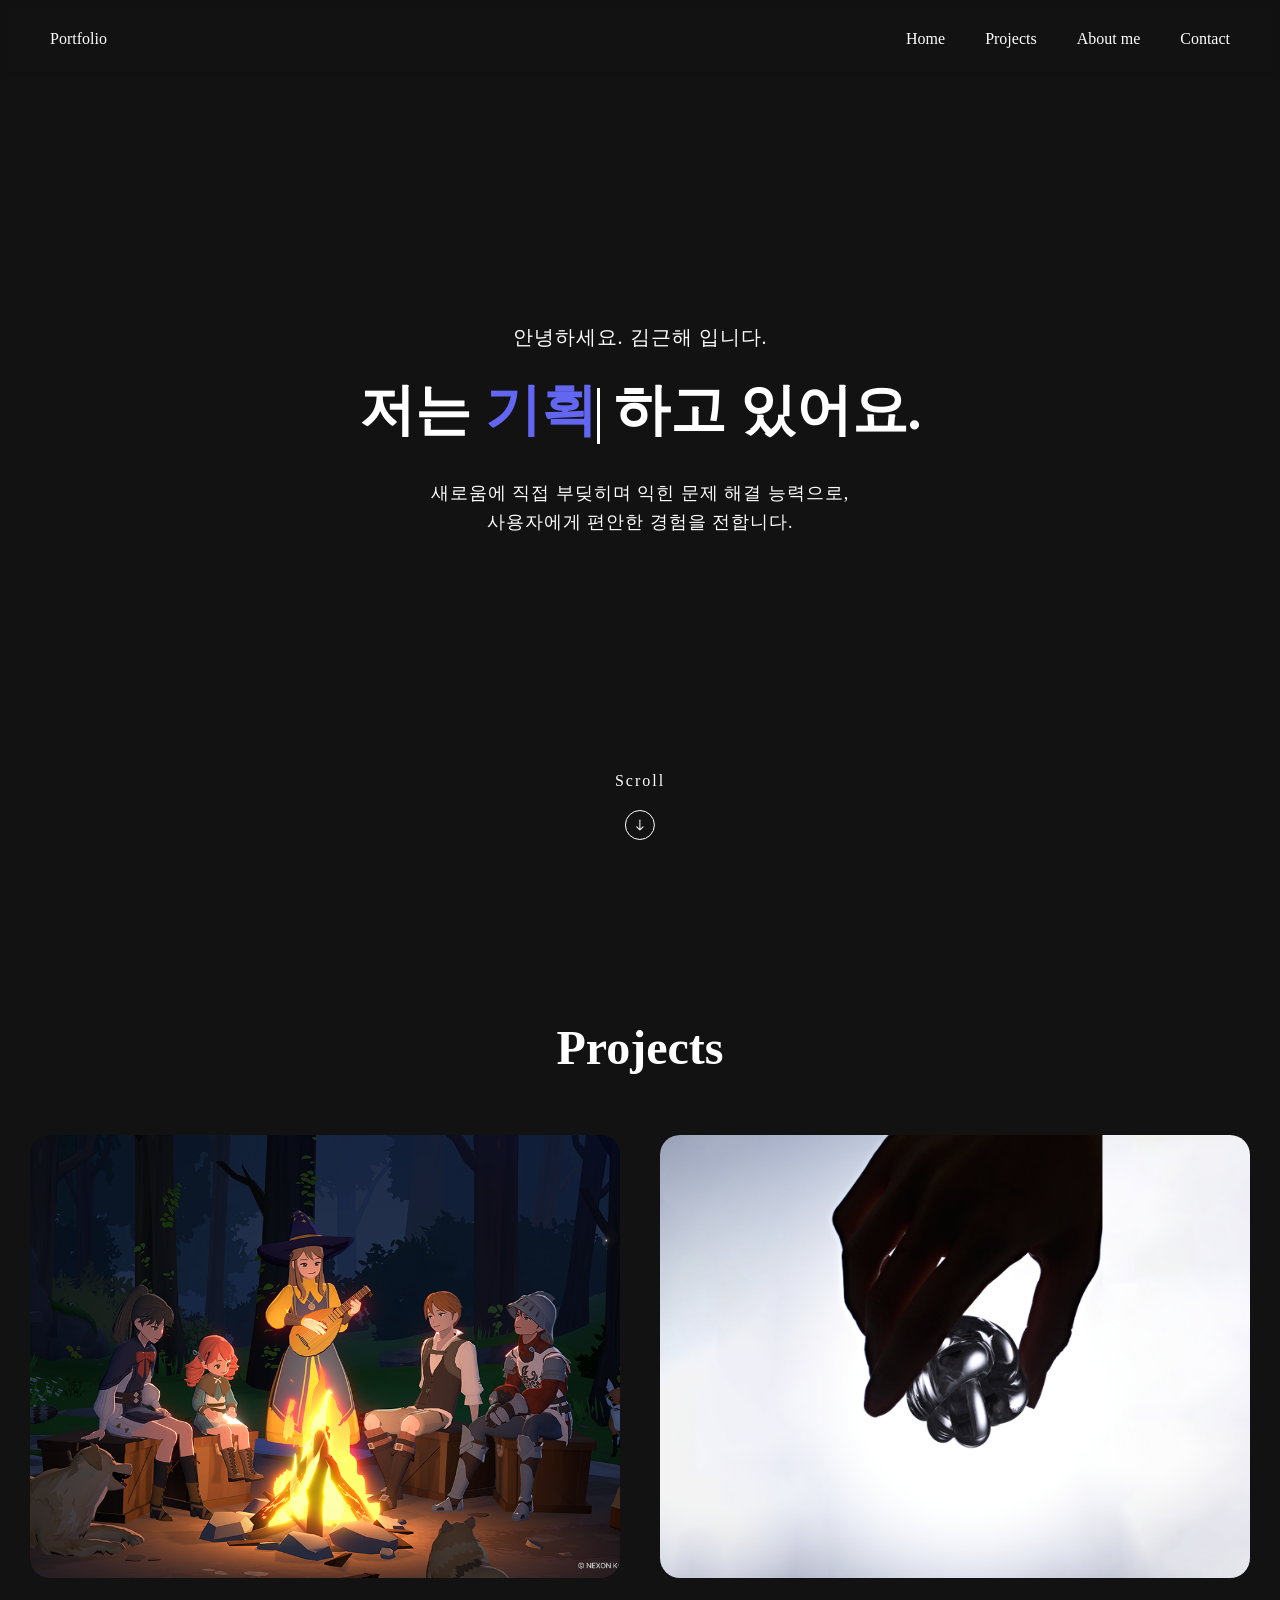
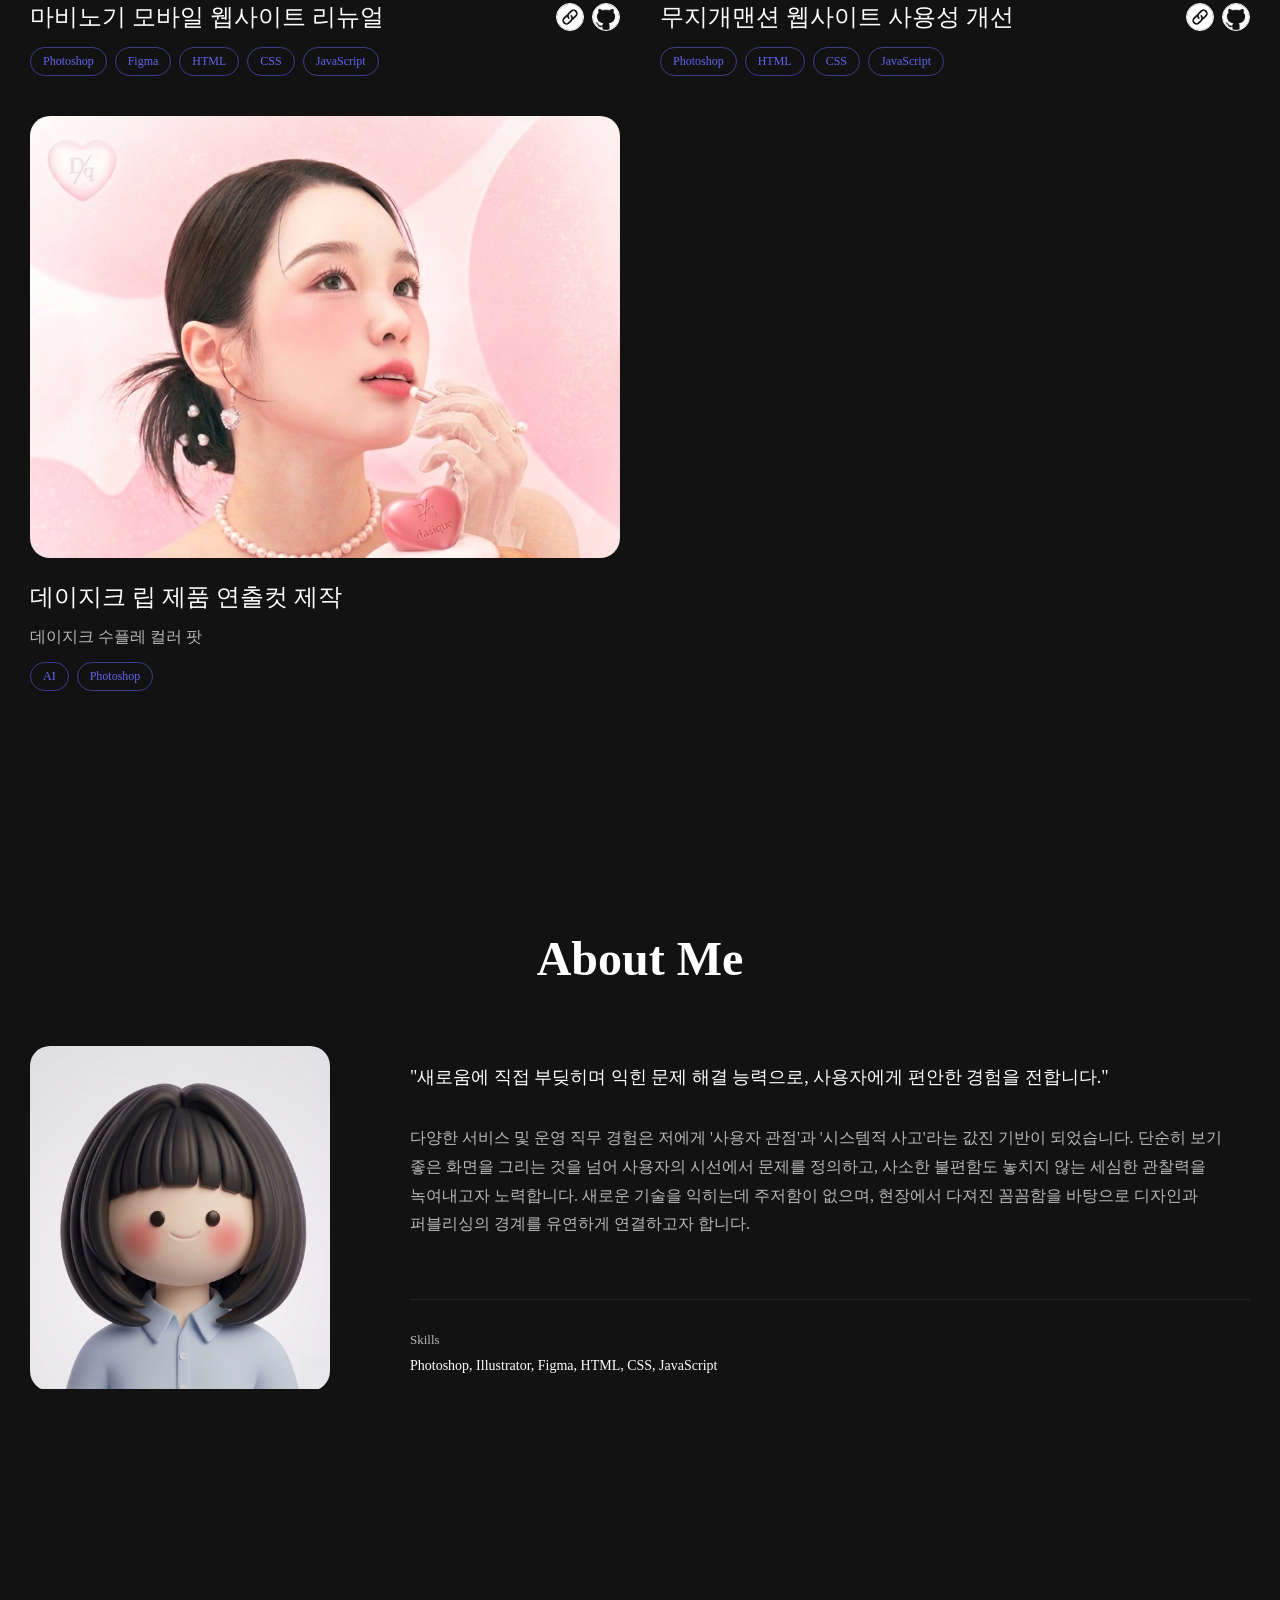
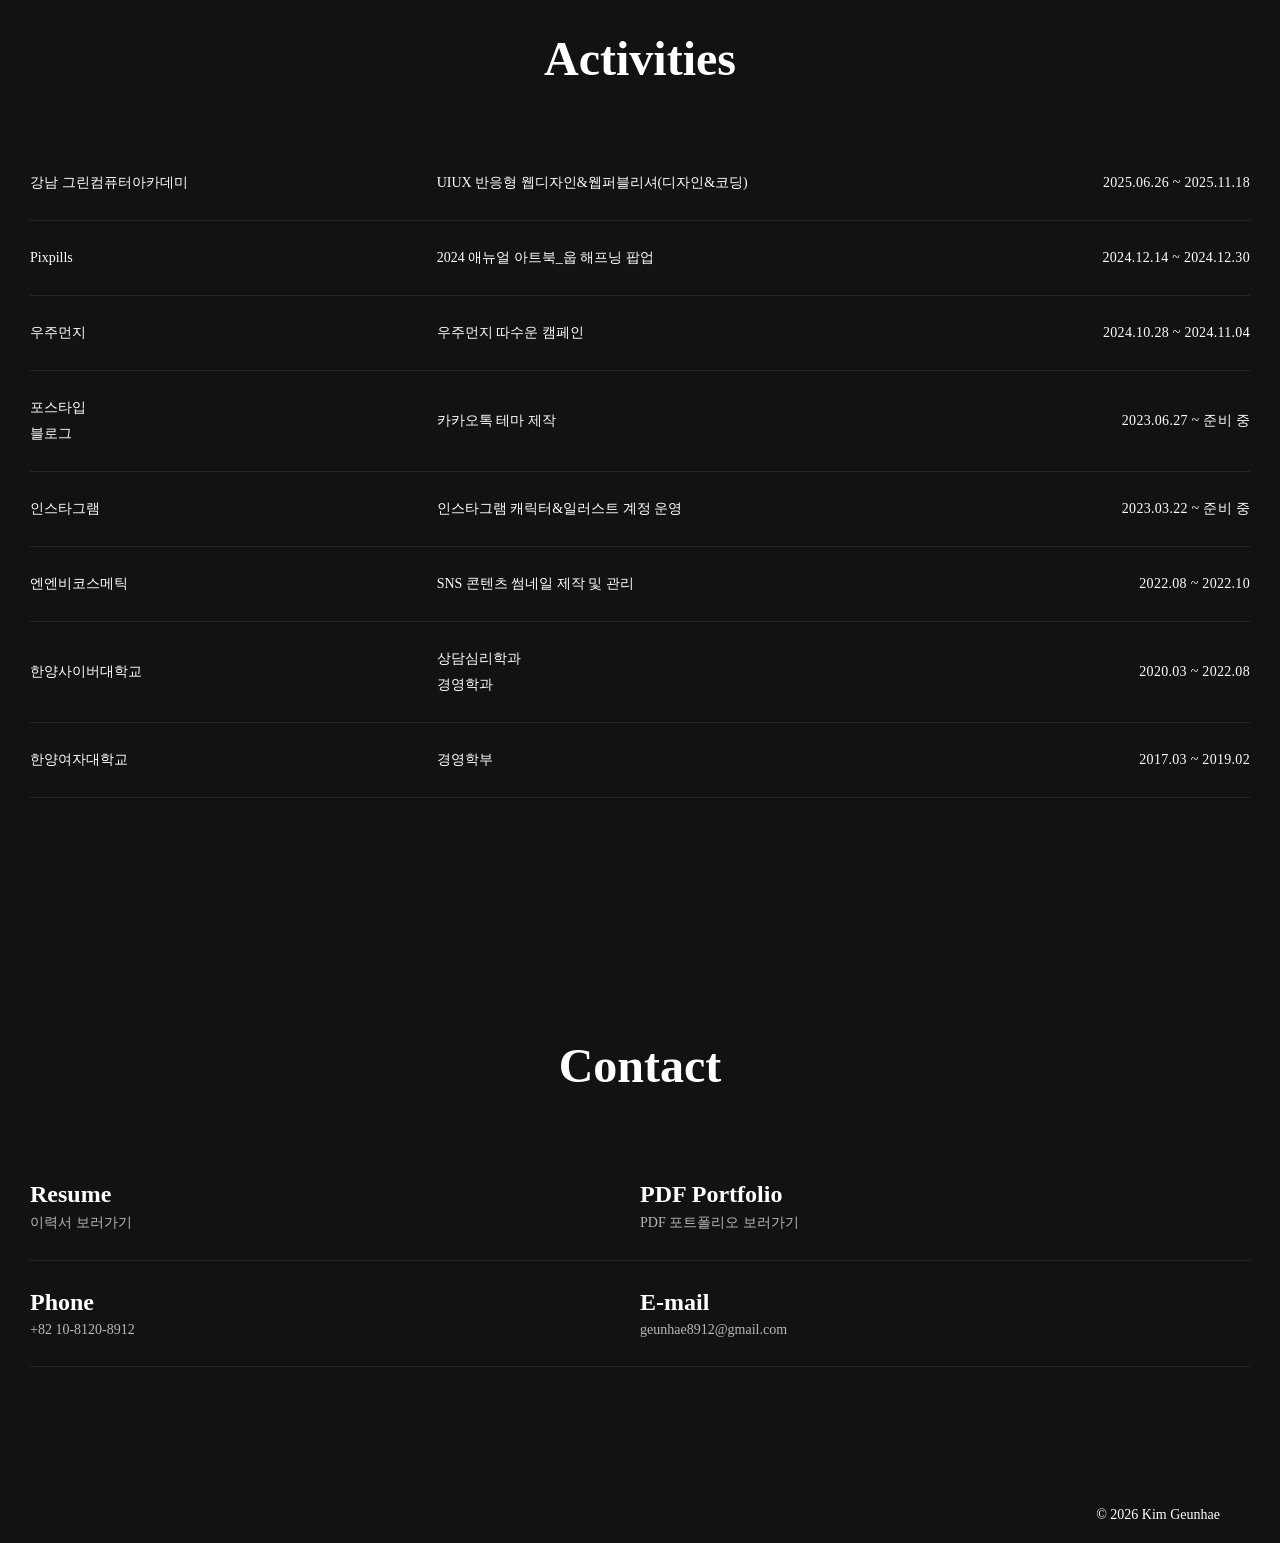
==== index.html @ a0ccd86e "모달 관련" ====
<!doctype html>
<html lang="en">
  <head>
    <meta charset="UTF-8" />
    <meta name="viewport" content="width=device-width, initial-scale=1.0" />
    <title>Portfolio</title>

    <!-- OG -->
    <meta property="og:title" content="Kim Geunhae Portfolio" />
    <meta property="og:image" content="./image/intro.png" />

    <!-- 메인 CSS -->
    <link rel="stylesheet" href="css/main.css" />

    <!-- 미디어쿼리 -->
    <link rel="stylesheet" href="css/media.css" />

    <!-- 메인 JS -->
    <script src="js/main.js" defer></script>
  </head>
  <body>
    <!-- 상단 -->
    <header>
      <div class="side">
        <span>Portfolio</span>
      </div>
      <nav>
        <ul class="nav-links">
          <li><a href="#intro">Home</a></li>
          <li><a href="#projects">Projects</a></li>
          <li><a href="#about">About me</a></li>
          <li><a href="#contact">Contact</a></li>
        </ul>
      </nav>
    </header>

    <!-- 메인 -->
    <main id="intro">
      <div class="intro-content">
        <p class="greeting">안녕하세요. 김근해 입니다.</p>
        <h1 class="intro-text">
          저는 <span class="typing-text"></span
          ><span class="cursor-blink"></span> 하고 있어요.
        </h1>
        <p class="subtitle">
          새로움에 직접 부딪히며 익힌 문제 해결 능력으로,
          <br />
          사용자에게 편안한 경험을 전합니다.
        </p>
      </div>
      <!-- scroll -->
      <div class="scroll-indicator">
        <span>Scroll</span>
        <div class="scroll-arrow">
          <img src="./image/Arrow_down.svg" alt="scroll down" />
        </div>
      </div>
    </main>

    <!-- 프로젝트 -->
    <section class="projects" id="projects">
      <div class="container">
        <h2 class="section-title reveal">Projects</h2>

        <div class="projects-list reveal">
          <!-- 프로젝트 1 -->
          <div class="project-content">
            <a
              href="https://kgh057.github.io/mabinogimobile/"
              target="_blank"
              class="project-image"
            >
              <img src="image/pj2.png" alt="마비노기모바일" />
            </a>
            <div class="project-header">
              <h3 class="project-title">마비노기 모바일 웹사이트 리뉴얼</h3>
              <div class="project-icons">
                <a
                  href="./file/마비노기모바일_PDF.pdf"
                  target="_blank"
                  class="project-icon"
                >
                  <img src="./image/link.png" alt="사이트 보기" />
                </a>
                <a
                  href="https://github.com/kgh057/mabinogimobile"
                  target="_blank"
                  class="project-icon"
                >
                  <img src="./image/github1.png" alt="GitHub" />
                </a>
              </div>
            </div>
            <div class="project-tags">
              <span class="tag">Photoshop</span>
              <span class="tag">Figma</span>
              <span class="tag">HTML</span>
              <span class="tag">CSS</span>
              <span class="tag">JavaScript</span>
            </div>
          </div>

          <!-- 프로젝트 2 -->
          <div class="project-content">
            <a
              href="https://kgh057.github.io/muzigae-mansion/"
              target="_blank"
              class="project-image"
            >
              <img src="image/pj1.png" alt="무지개맨션" />
            </a>
            <div class="project-header">
              <h3 class="project-title">무지개맨션 웹사이트 사용성 개선</h3>
              <div class="project-icons">
                <a
                  href="./file/무지개맨션_PDF.pdf"
                  target="_blank"
                  class="project-icon"
                >
                  <img src="./image/link.png" alt="PDF 보기" />
                </a>
                <a
                  href="https://github.com/kgh057/muzigae-mansion"
                  target="_blank"
                  class="project-icon"
                >
                  <img src="./image/github1.png" alt="GitHub" />
                </a>
              </div>
            </div>
            <div class="project-tags">
              <span class="tag">Photoshop</span>
              <span class="tag">HTML</span>
              <span class="tag">CSS</span>
              <span class="tag">JavaScript</span>
            </div>
          </div>

          <!-- 프로젝트 3 -->
          <div class="project-content">
            <div
              class="project-image lightbox-trigger"
              data-img="image/dasique3.png"
              data-title="데이지크 립 제품 연출컷 제작"
              data-desc="제품 : 수플레 컬러 팟"
            >
              <img src="image/dasique3.png" alt="데이지크 립 제품 연출컷" />
            </div>
            <div class="project-header">
              <h3 class="project-title">데이지크 립 제품 연출컷 제작</h3>
            </div>
            <span class="project-desc">데이지크 수플레 컬러 팟</span>
            <div class="project-tags">
              <span class="tag">AI</span>
              <span class="tag">Photoshop</span>
            </div>
          </div>
        </div>
      </div>
    </section>

    <!-- 프로젝트 모달 -->
    <div class="lightbox-overlay" id="lightbox">
      <div class="lightbox-box">
        <button class="lightbox-close" id="lightboxClose">✕</button>
        <img src="" alt="" class="lightbox-img" id="lightboxImg" />
        <!-- <div class="lightbox-info">
          <p class="lightbox-title" id="lightboxTitle"></p>
          <p class="lightbox-desc" id="lightboxDesc"></p>
        </div> -->
      </div>
    </div>

    <!-- 소개 -->
    <section id="about">
      <div class="container">
        <h2 class="section-title reveal">About Me</h2>

        <div class="about-content reveal">
          <!-- 캐릭터 이미지 + 텍스트 2열 레이아웃 -->
          <div class="about-inner">
            <div class="about-image">
              <img src="image/character.png" alt="캐릭터" />
            </div>
            <div class="about-text">
              <p class="about-greeting">
                "새로움에 직접 부딪히며 익힌 문제 해결 능력으로, 사용자에게
                편안한 경험을 전합니다."
              </p>
              <p class="about-desc">
                다양한 서비스 및 운영 직무 경험은 저에게 '사용자 관점'과
                '시스템적 사고'라는 값진 기반이 되었습니다. 단순히 보기 좋은
                화면을 그리는 것을 넘어 사용자의 시선에서 문제를 정의하고,
                사소한 불편함도 놓치지 않는 세심한 관찰력을 녹여내고자
                노력합니다. 새로운 기술을 익히는데 주저함이 없으며, 현장에서
                다져진 꼼꼼함을 바탕으로 디자인과 퍼블리싱의 경계를 유연하게
                연결하고자 합니다.
              </p>
              <div class="skills">
                <p class="skills-label">Skills</p>
                <p class="skills-value">
                  Photoshop, Illustrator, Figma, HTML, CSS, JavaScript
                </p>
              </div>
            </div>
          </div>
        </div>
      </div>
    </section>

    <!-- Activities -->
    <section id="Activities">
      <div class="container">
        <h2 class="section-title reveal">Activities</h2>

        <div class="Activities-list">
          <div class="Activities-content reveal">
            <span class="Activities-title">강남 그린컴퓨터아카데미</span>
            <span class="Activities-course">
              UIUX 반응형 웹디자인&웹퍼블리셔(디자인&코딩)
            </span>
            <span class="Activities-date">2025.06.26 ~ 2025.11.18</span>
          </div>

          <div class="Activities-content reveal">
            <span class="Activities-title">Pixpills</span>
            <span class="Activities-course">
              2024 애뉴얼 아트북_웁 해프닝 팝업
            </span>
            <span class="Activities-date">2024.12.14 ~ 2024.12.30</span>
          </div>

          <div class="Activities-content reveal">
            <span class="Activities-title">우주먼지 </span>
            <span class="Activities-course">우주먼지 따수운 캠페인</span>
            <span class="Activities-date">2024.10.28 ~ 2024.11.04</span>
          </div>

          <div class="Activities-content reveal">
            <span class="Activities-title">
              <span>포스타입</span>
              <span>블로그</span>
            </span>
            <span class="Activities-course"> 카카오톡 테마 제작 </span>
            <span class="Activities-date">2023.06.27 ~ 준비 중</span>
          </div>

          <div class="Activities-content reveal">
            <span class="Activities-title">인스타그램</span>
            <span class="Activities-course">
              인스타그램 캐릭터&일러스트 계정 운영
            </span>
            <span class="Activities-date">2023.03.22 ~ 준비 중</span>
          </div>

          <div class="Activities-content reveal">
            <span class="Activities-title">엔엔비코스메틱</span>
            <span class="Activities-course">
              SNS 콘텐츠 썸네일 제작 및 관리
            </span>
            <span class="Activities-date">2022.08 ~ 2022.10</span>
          </div>

          <div class="Activities-content reveal">
            <span class="Activities-title">한양사이버대학교</span>
            <span class="Activities-course">
              <span>상담심리학과</span>
              <span>경영학과</span>
            </span>
            <span class="Activities-date">2020.03 ~ 2022.08</span>
          </div>

          <div class="Activities-content reveal">
            <span class="Activities-title">한양여자대학교</span>
            <span class="Activities-course">경영학부</span>
            <span class="Activities-date">2017.03 ~ 2019.02</span>
          </div>
        </div>
      </div>
    </section>

    <!-- contact -->
    <section id="contact">
      <div class="container">
        <h2 class="section-title reveal">Contact</h2>

        <div class="contact-list reveal">
          <a href="./file/김근해_이력서.pdf" class="contact-content">
            <div>
              <span class="contact-title">Resume</span>
              <span class="contact-sub">이력서 보러가기</span>
            </div>
          </a>
          <a
            href="./file/김근해_PDF포트폴리오.pdf"
            target="_blank"
            class="contact-content"
          >
            <div>
              <span class="contact-title">PDF Portfolio</span>
              <span class="contact-sub">PDF 포트폴리오 보러가기</span>
            </div>
          </a>
          <a href="tel:+821081208912" class="contact-content">
            <div>
              <span class="contact-title">Phone</span>
              <span class="contact-sub">+82 10-8120-8912</span>
            </div>
          </a>
          <a href="mailto:hae066@naver.com" class="contact-content">
            <div>
              <span class="contact-title">E-mail</span>
              <span class="contact-sub">geunhae8912@gmail.com</span>
            </div>
          </a>
        </div>
      </div>
    </section>

    <!-- 하단 -->
    <footer>
      <p>© 2026 Kim Geunhae</p>
    </footer>

    <!-- scroll-top -->
    <button class="scroll-top" id="scrollTop">
      <img src="./image/Arrow_up.svg" alt="arrow up" />
    </button>
  </body>
</html>
---- css/main.css ----
@charset "UTF-8";

/* 웹폰트 */
@import url("https://cdn.jsdelivr.net/gh/orioncactus/pretendard@v1.3.9/dist/web/static/pretendard.min.css");

/* 프리텐다드 폰트 */
/* font-weight: 숫자입력;
100 = Thin
200 = ExtraLight (매우 얇음)
300 = Light (얇음) 
400 = Regular (보통)
500 = Medium (중간)
600 = SemiBold (약간 두꺼움)
700 = Bold (두꺼움) 
800 = ExtraBold (매우 두꺼움)
900 = Black */

::selection {
  background-color: #6366f1;
  color: #ffffff;
}

* {
  margin: 0;
  padding: 0;
  box-sizing: border-box;
}

html {
  overflow-x: hidden;
  font-size: 10px;
}

body {
  font-family: "pretendard";
  font-weight: 200;
  background: #121212;
  color: #fff;
}

/************************************* 상단 *************************************/
header {
  position: fixed;
  width: 100%;
  top: 0;
  right: 0;
  display: flex;
  justify-content: space-between;
  align-items: center;
  padding: 30px 50px;
  z-index: 1000;
  backdrop-filter: blur(4px);
}

/* portfolio */
.side span {
  font-size: 16px;
}

nav .nav-links {
  display: flex;
  list-style: none;
  gap: 40px;
}

nav .nav-links a {
  position: relative;
  color: #fff;
  font-size: 16px;
  text-decoration: none;
}

/************************************* 인트로 *************************************/
main {
  position: relative;
  width: 100%;
  height: 100vh;
  display: flex;
  flex-direction: column;
  justify-content: center;
  align-items: center;
  padding: 0 30px;
}

.intro-content {
  text-align: center;
  z-index: 1;
}

.greeting {
  font-size: 20px;
  margin-bottom: 20px;
  letter-spacing: 1px;
  word-break: keep-all;
}

.intro-text {
  font-size: 56px;
  font-weight: 600;
  line-height: 1.4;
  margin-bottom: 30px;
  word-break: keep-all;
}

/* 타이핑 효과 단어 */
.typing-text {
  color: #6366f1;
}

.cursor-blink {
  display: inline-block;
  width: 3px;
  height: 1em; /* 폰트 크기에 맞춰 자동 조절 */
  vertical-align: middle;
  background-color: #fff;
  animation: blink 0.7s infinite;
}

@keyframes blink {
  0%,
  100% {
    opacity: 1;
  }
  50% {
    opacity: 0;
  }
}

@keyframes fadeOutCursor {
  0% {
    opacity: 1;
  }
  100% {
    opacity: 0;
  }
}

.subtitle {
  font-size: 18px;
  max-width: 600px;
  margin: 0 auto 40px;
  letter-spacing: 1px;
  line-height: 1.6;
  word-break: keep-all;
}

/* 링크 */
.social-links {
  display: flex;
  gap: 25px;
  justify-content: center;
  margin-bottom: 60px;
}

.social-links a {
  width: 50px;
  height: 50px;
  border-radius: 50%;
  background: rgba(99, 102, 241, 0.1);
  display: flex;
  align-items: center;
  justify-content: center;
  font-size: 16px;
  color: #6366f1;
  transition: all 0.3s;
  text-decoration: none;
  backdrop-filter: blur(10px);
  border: 1px solid rgba(99, 102, 241, 0.2);
}

.social-links a:hover {
  background: rgba(99, 102, 241, 0.2);
  transform: translateY(-5px);
  box-shadow: 0 10px 30px rgba(99, 102, 241, 0.3);
}

/* 스크롤 안내 */
.scroll-indicator {
  position: absolute;
  bottom: 60px;
  left: 50%;
  transform: translateX(-50%);
  text-align: center;
}

.scroll-indicator span {
  display: block;
  font-size: 16px;
  margin-bottom: 20px;
  letter-spacing: 2px;
}

/* 화살표 */
.scroll-arrow {
  width: 30px;
  height: 30px;
  border: 1px solid #fff;
  border-radius: 50%;
  display: flex;
  align-items: center;
  justify-content: center;
  margin: 0 auto;
  /* overflow: hidden; */
}

.scroll-arrow img {
  width: 20px;
  height: 20px;
  object-fit: cover;
}

/************************************* 각 제목 *************************************/
.section-title {
  font-size: 48px;
  font-weight: 600;
  color: #ffffff;
  margin-bottom: 60px;
  text-align: center;
}

/************************************* 각 컨테이너 *************************************/
.container {
  max-width: 1400px;
  margin: 0 auto;
}

/************************************* 프로젝트 *************************************/
.projects {
  padding: 120px 30px;
}

.projects-list {
  display: grid;
  grid-template-columns: repeat(2, 1fr);
  gap: 40px;
}

.project-content {
  display: flex;
  flex-direction: column;
}

.project-image {
  border-radius: 20px;
  overflow: hidden;
  aspect-ratio: 4 / 3;
  margin-bottom: 24px;
  display: block;
}

.project-image img {
  width: 100%;
  height: 100%;
  object-fit: cover;
  transition: transform 0.4s ease;
}

.project-image:hover img {
  transform: scale(1.05);
}

.project-header {
  display: flex;
  justify-content: space-between;
  align-items: center;
  margin-bottom: 14px;
}

/* 프로젝트 제목 */
.project-title {
  font-size: 24px;
  font-weight: 500;
  color: #ffffff;
  line-height: 1.3;
}

/* 프로젝트 링크 아이콘 */
.project-icons {
  display: flex;
  gap: 8px;
  flex-shrink: 0;
}

.project-icon {
  width: 28px;
  height: 28px;
  border: 1px solid #ffffff;
  border-radius: 50%;
  display: flex;
  align-items: center;
  justify-content: center;
  flex-shrink: 0;
  overflow: hidden;
}

.project-icon img {
  width: 28px;
  height: 28px;
  object-fit: cover;
}

.project-desc {
  font-size: 16px;
  margin-bottom: 14px;
  color: rgb(255 255 255 / 70%);
}

/* 프로젝트 3 이미지 위치 조정 */
.project-content:nth-child(3) .project-image img {
  object-position: center top;
}

/* 프로젝트 태그 */
.project-tags {
  display: flex;
  gap: 8px;
  flex-wrap: wrap;
}

.tag {
  padding: 6px 12px;
  border: 1px solid #6365f18a;
  border-radius: 20px;
  font-size: 12px;
  color: #6366f1;
  font-weight: 500;
}

/************************************* 프로젝트 모달 *************************************/
.lightbox-trigger {
  cursor: pointer;
}

.lightbox-overlay {
  position: fixed;
  inset: 0;
  background: rgba(0, 0, 0, 0.85);
  z-index: 2000;
  display: flex;
  align-items: center;
  justify-content: center;
  opacity: 0;
  visibility: hidden;
  transition:
    opacity 0.3s ease,
    visibility 0.3s ease;
}

.lightbox-overlay.active {
  opacity: 1;
  visibility: visible;
}

.lightbox-box {
  position: relative;
  max-width: 800px;
  width: 90%;
}

/* 모달 닫기 */
.lightbox-close {
  position: absolute;
  top: -40px;
  right: 0;
  background: none;
  border: none;
  color: #fff;
  font-size: 24px;
  cursor: pointer;
  line-height: 1;
}

/* 모달 이미지 */
.lightbox-img {
  width: 100%;
  border-radius: 16px;
  display: block;
}

/* .lightbox-info {
  margin-top: 16px;
}

.lightbox-title {
  font-size: 18px;
  font-weight: 500;
  color: #ffffff;
  margin-bottom: 6px;
}

.lightbox-desc {
  font-size: 14px;
  color: rgb(255 255 255 / 70%);
} */

/************************************* 소개 *************************************/
#about {
  padding: 120px 30px;
}

.about-inner {
  display: grid;
  grid-template-columns: 300px 1fr;
  gap: 80px;
  align-items: center;
}

/* 캐릭터 */
.about-image {
  border-radius: 20px;
  overflow: hidden;
  width: 300px;
}

.about-image img {
  width: 100%;
  height: 100%;
  object-fit: cover;
}

/* 소개 텍스트 */
.about-greeting {
  font-size: 18px;
  font-weight: 500;
  color: #ffffff;
  margin-bottom: 32px;
  line-height: 1.6;
}

.about-desc {
  font-size: 16px;
  font-weight: 300;
  color: rgb(255 255 255 / 70%);
  line-height: 1.8;
  margin-bottom: 60px;
  word-break: keep-all;
}

.skills {
  display: flex;
  flex-direction: column;
  gap: 10px;
  padding-top: 32px;
  border-top: 1px solid rgba(255, 255, 255, 0.08);
}

.skills-label {
  font-size: 13px;
  color: rgb(255 255 255 / 0.7);
}

.skills-value {
  font-size: 14px;
  color: #ffffff;
}

/************************************* 경험 *************************************/
#Activities {
  padding: 120px 30px;
}

.Activities-list {
  margin: 0 auto;
}

.Activities-content {
  display: grid;
  grid-template-columns: 1fr 1fr 1fr;
  align-items: center;
  padding: 28px 0;
  border-bottom: 1px solid rgba(255, 255, 255, 0.08);
}

.Activities-title {
  display: flex;
  flex-direction: column;
  gap: 8px;
  font-size: 14px;
  color: #ffffff;
}

.Activities-course {
  display: flex;
  flex-direction: column;
  gap: 8px;
  font-size: 14px;
  color: #ffffff;
  word-break: keep-all;
}

.Activities-date {
  font-size: 14px;
  color: #ffffff;
  text-align: right;
  letter-spacing: 0.3px;
}

/************************************* 연락 *************************************/
#contact {
  padding: 120px 30px;
}

.contact-list {
  display: grid;
  grid-template-columns: repeat(2, 1fr);
}

.contact-content {
  display: flex;
  justify-content: space-between;
  align-items: center;
  font-size: 14px;
  color: #ffffff;
  border-bottom: 1px solid rgba(255, 255, 255, 0.08);
  padding: 28px 0;
  text-decoration: none;
}

.contact-title {
  font-size: 24px;
  font-weight: 600;
  margin-bottom: 6px;
  display: block;
}

.contact-sub {
  font-size: 14px;
  color: rgb(255 255 255 / 0.7);
  display: block;
}

/************************************* 하단 *************************************/
footer {
  display: flex;
  justify-content: flex-end;
  padding: 20px 60px;
  font-size: 14px;
}

/************************************* scroll-top *************************************/
.scroll-top {
  position: fixed;
  bottom: 20px;
  right: 15px;
  width: 30px;
  height: 30px;
  background: #121212;
  border: 1px solid #fff;
  border-radius: 50%;
  display: flex;
  align-items: center;
  justify-content: center;
  cursor: pointer;
  opacity: 0;
  visibility: hidden;
  transition:
    opacity 0.6s ease,
    visibility 0.6s;
}

.scroll-top img {
  width: 20px;
  height: 20px;
  object-fit: cover;
}

.scroll-top.visible {
  opacity: 1;
  visibility: visible;
}

/************************************* 스크롤 reveal *************************************/
.reveal {
  opacity: 0;
  transform: translateY(40px);
  transition:
    opacity 0.7s ease,
    transform 0.7s ease;
}

.reveal.visible {
  opacity: 1;
  transform: translateY(0);
}
---- css/media.css ----
@charset "UTF-8";

/* min-width : 기본값 모바일 먼저
max-width : 기본값 데스크탑 먼저
신규 프로젝트 : min-width
기존 프로젝트 수정 : max-width */

/* @media (max-width: 375px) { } : 모바일 */
/* @media (max-width: 744px) { } : 태블릿 시작 */
/* @media (max-width: 768px) { } : 모바일과 태블릿 사이 경계선 (예전 기준) */
/* @media (max-width: 1024px) { } : 태블릿 ~ 소형 데스크탑 */
/* @media (max-width: 1280px) { } : 소형 노트북 */
/* @media (max-width: 1440px) { } : 데스크탑 */
/* @media (max-width: 1920px) { } : 와이드 모니터 */

/************************************* 1024 *************************************/
@media (max-width: 1024px) {
  /* 화면 왼쪽의 포트폴리오 없애기 */
  .side {
    display: none;
  }

  /* 화면 왼쪽 카테고리 가운데로 */
  header {
    justify-content: center;
  }

  /* 카테고리가 전체 너비를 차지하도록 */
  nav {
    width: 100%;
  }

  nav .nav-links {
    justify-content: space-between;
    gap: 0;
    white-space: nowrap;
  }

  /* 프로젝트 이미지 마우스 호버시 제거 */
  .project-content:hover .project-image img {
    transform: none;
  }
}

/************************************* 870 *************************************/
@media (max-width: 870px) {
  /* 프로젝트 제목 */
  .project-title {
    font-size: 22px;
  }
}

/************************************* 850 *************************************/
@media (max-width: 850px) {
  /* 프로젝트 */
  .projects-list {
    display: flex;
    flex-direction: column;
  }

  /* 프로젝트 제목 */
  .project-title {
    font-size: 20px;
  }

  /* 프로젝트 태그 */
  .tag {
    font-size: 10px;
  }

  /* 소개 */
  .about-inner {
    grid-template-columns: 1fr;
    gap: 40px;
  }

  .about-image {
    margin: 0 auto;
  }
}

/************************************* 768 *************************************/
@media (max-width: 768px) {
  /* 상단 */
  header {
    padding: 30px 30px;
  }

  /* 인트로 */
  .greeting {
    font-size: 18px;
  }

  .intro-text {
    font-size: 48px;
  }

  .subtitle {
    font-size: 16px;
  }

  /* 스크롤 안내 */
  .scroll-indicator span {
    font-size: 14px;
  }

  /* Activities list */
  .Activities-content {
    display: flex;
    flex-direction: column;
    align-items: flex-start;
    gap: 12px;
  }

  .Activities-title {
    flex-direction: row;
  }

  .Activities-course {
    flex-direction: row;
  }

  /* Connection */
  .contact-list {
    display: flex;
    flex-direction: column;
  }
}

/************************************* 430 *************************************/
@media (max-width: 430px) {
  /* 상단 */
  nav .nav-links a {
    font-size: 14px;
  }

  /* 프로젝트 */
  .project-title {
    font-size: 18px;
  }

  /* 하단 */
  footer {
    display: flex;
    justify-content: center;
  }
}
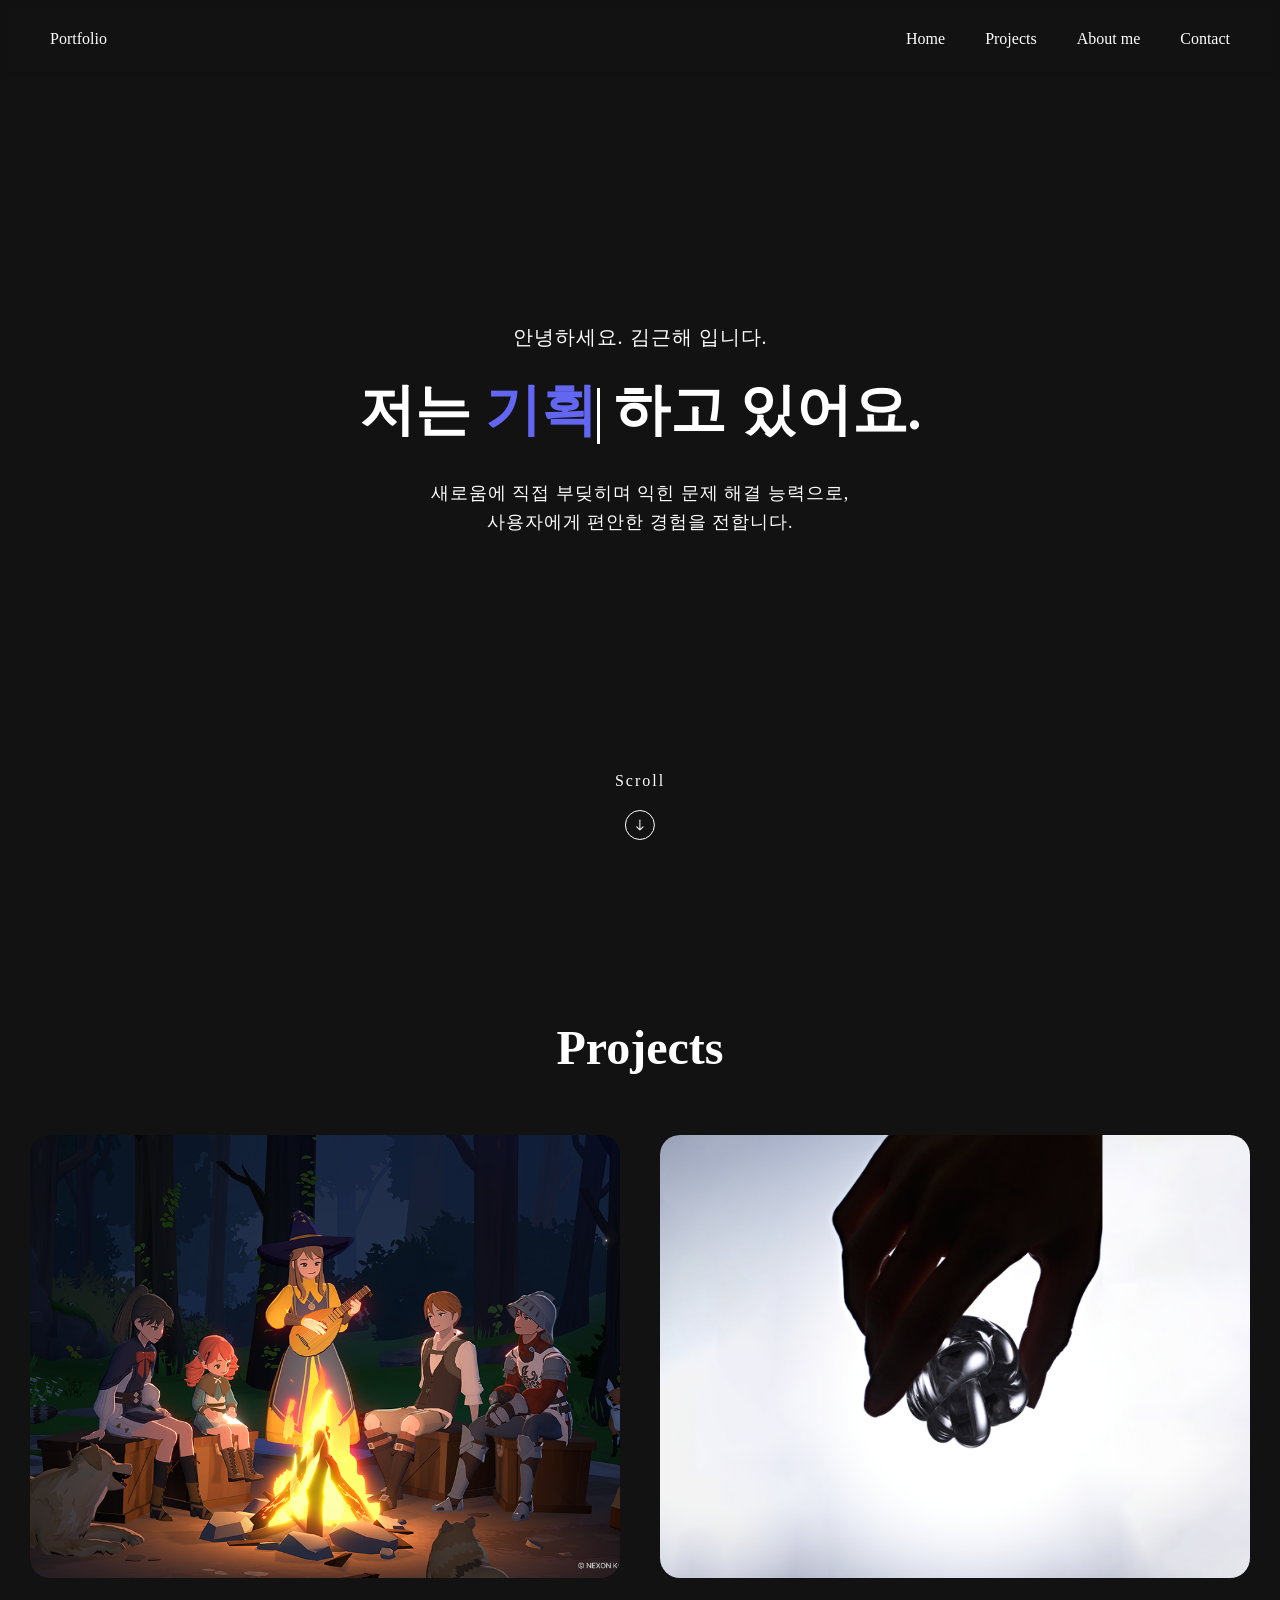
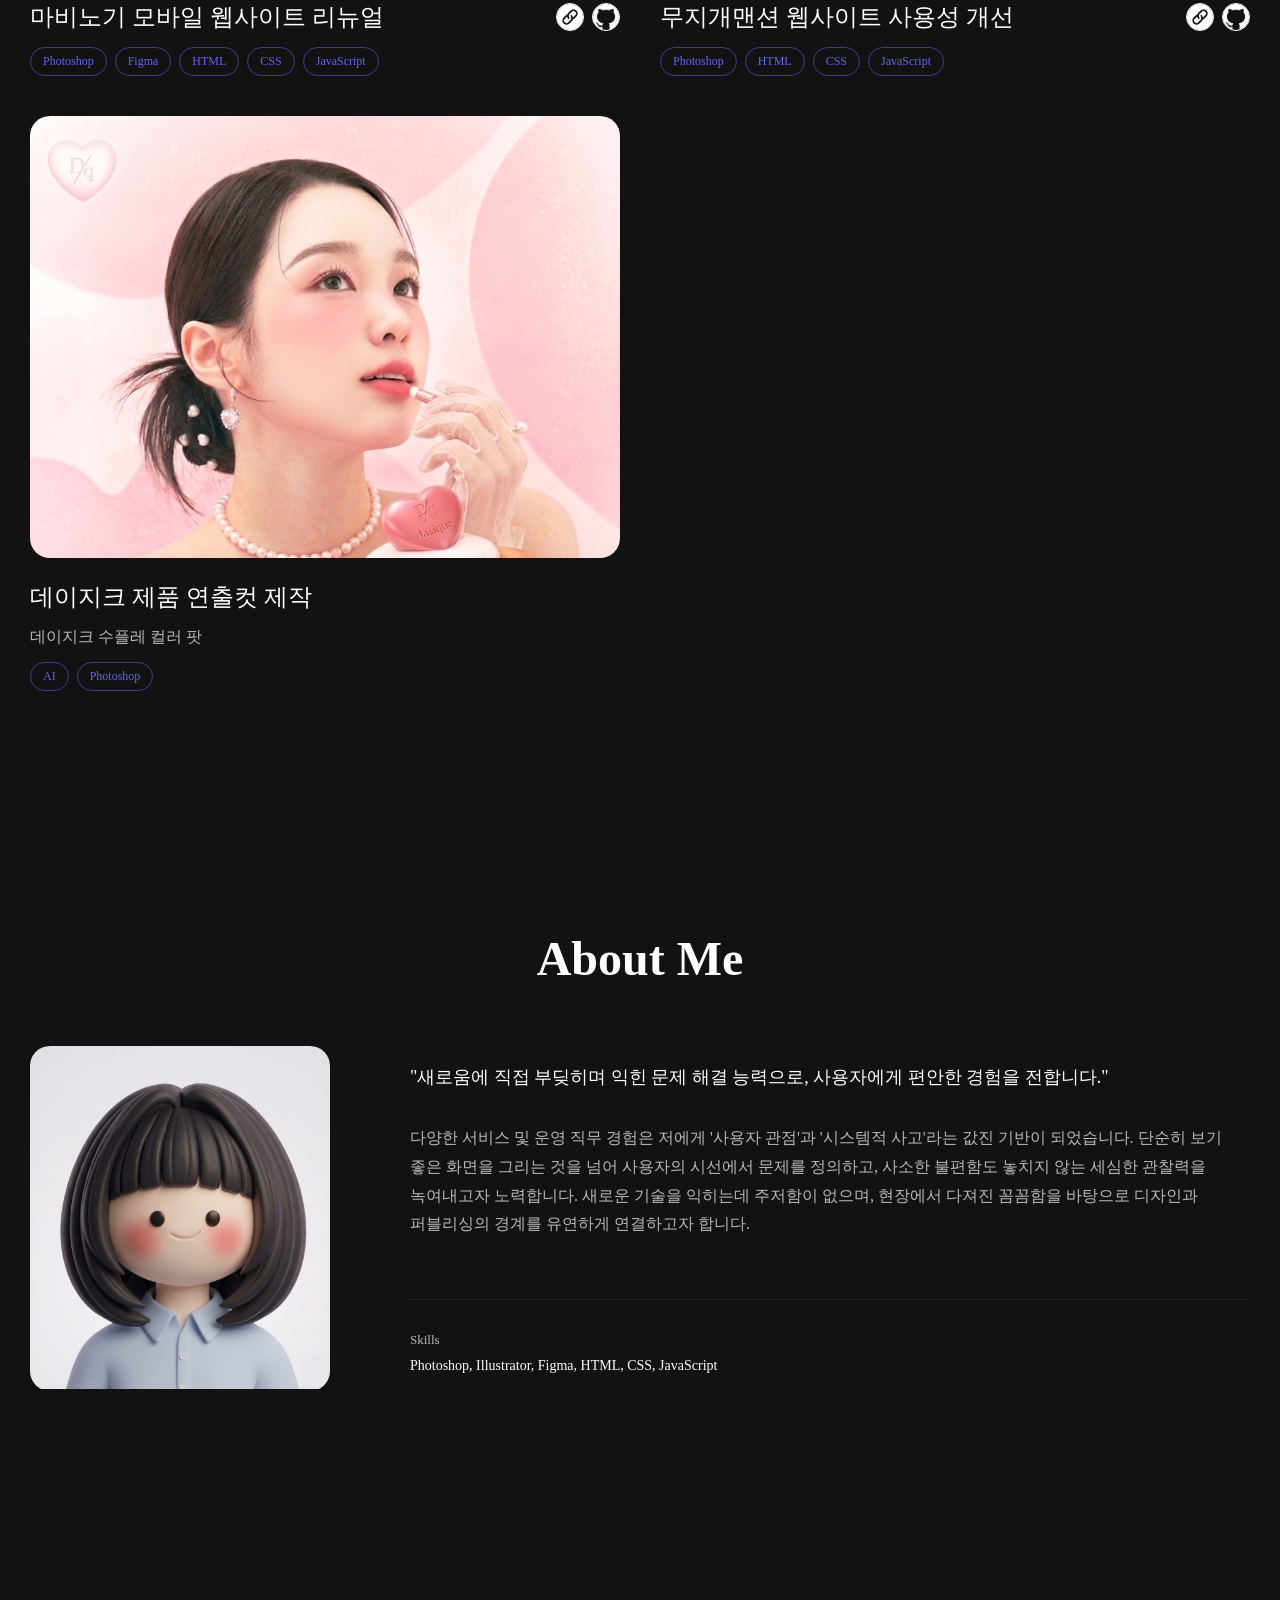
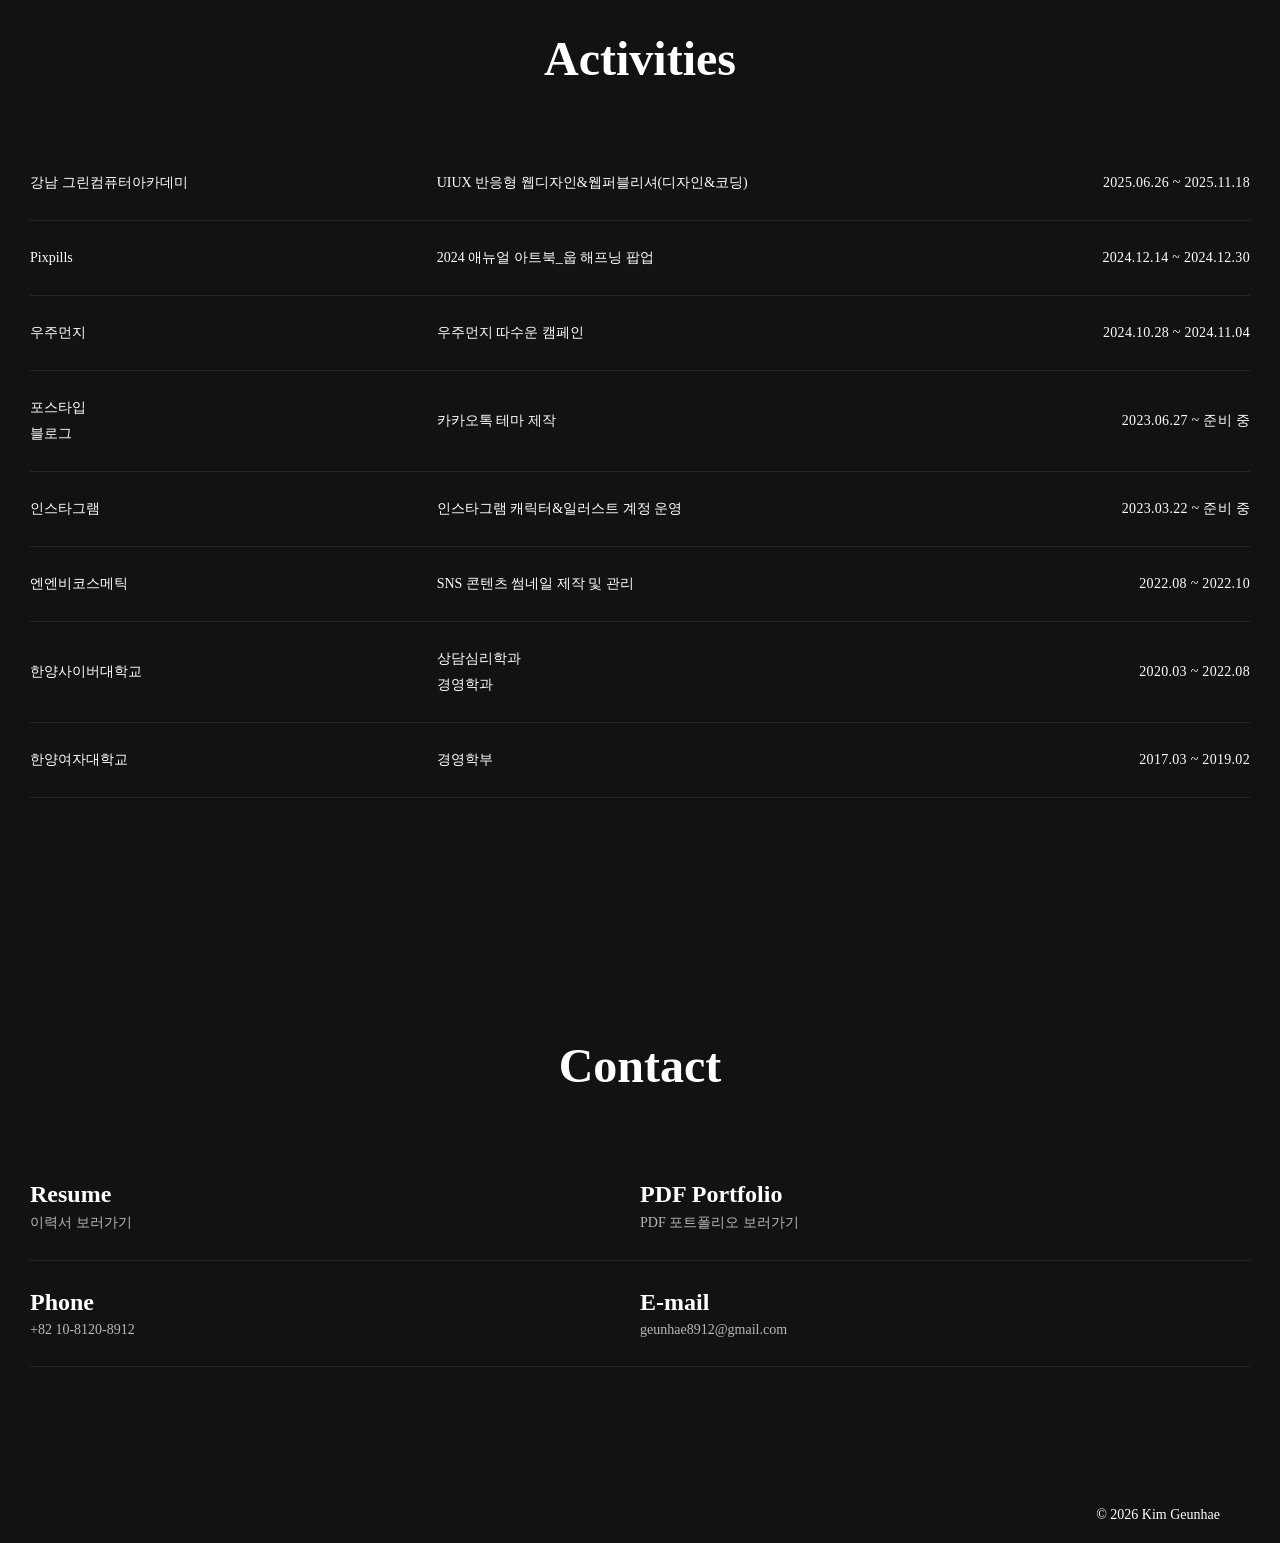
==== commit a1ca2f37: "Update index.html" ====
--- a/index.html
+++ b/index.html
@@ -141,13 +141,13 @@
             <div
               class="project-image lightbox-trigger"
               data-img="image/dasique3.png"
-              data-title="데이지크 립 제품 연출컷 제작"
-              data-desc="제품 : 수플레 컬러 팟"
+              data-title="데이지크 제품 연출컷 제작"
+              data-desc="데이지크 수플레 컬러 팟"
             >
               <img src="image/dasique3.png" alt="데이지크 립 제품 연출컷" />
             </div>
             <div class="project-header">
-              <h3 class="project-title">데이지크 립 제품 연출컷 제작</h3>
+              <h3 class="project-title">데이지크 제품 연출컷 제작</h3>
             </div>
             <span class="project-desc">데이지크 수플레 컬러 팟</span>
             <div class="project-tags">
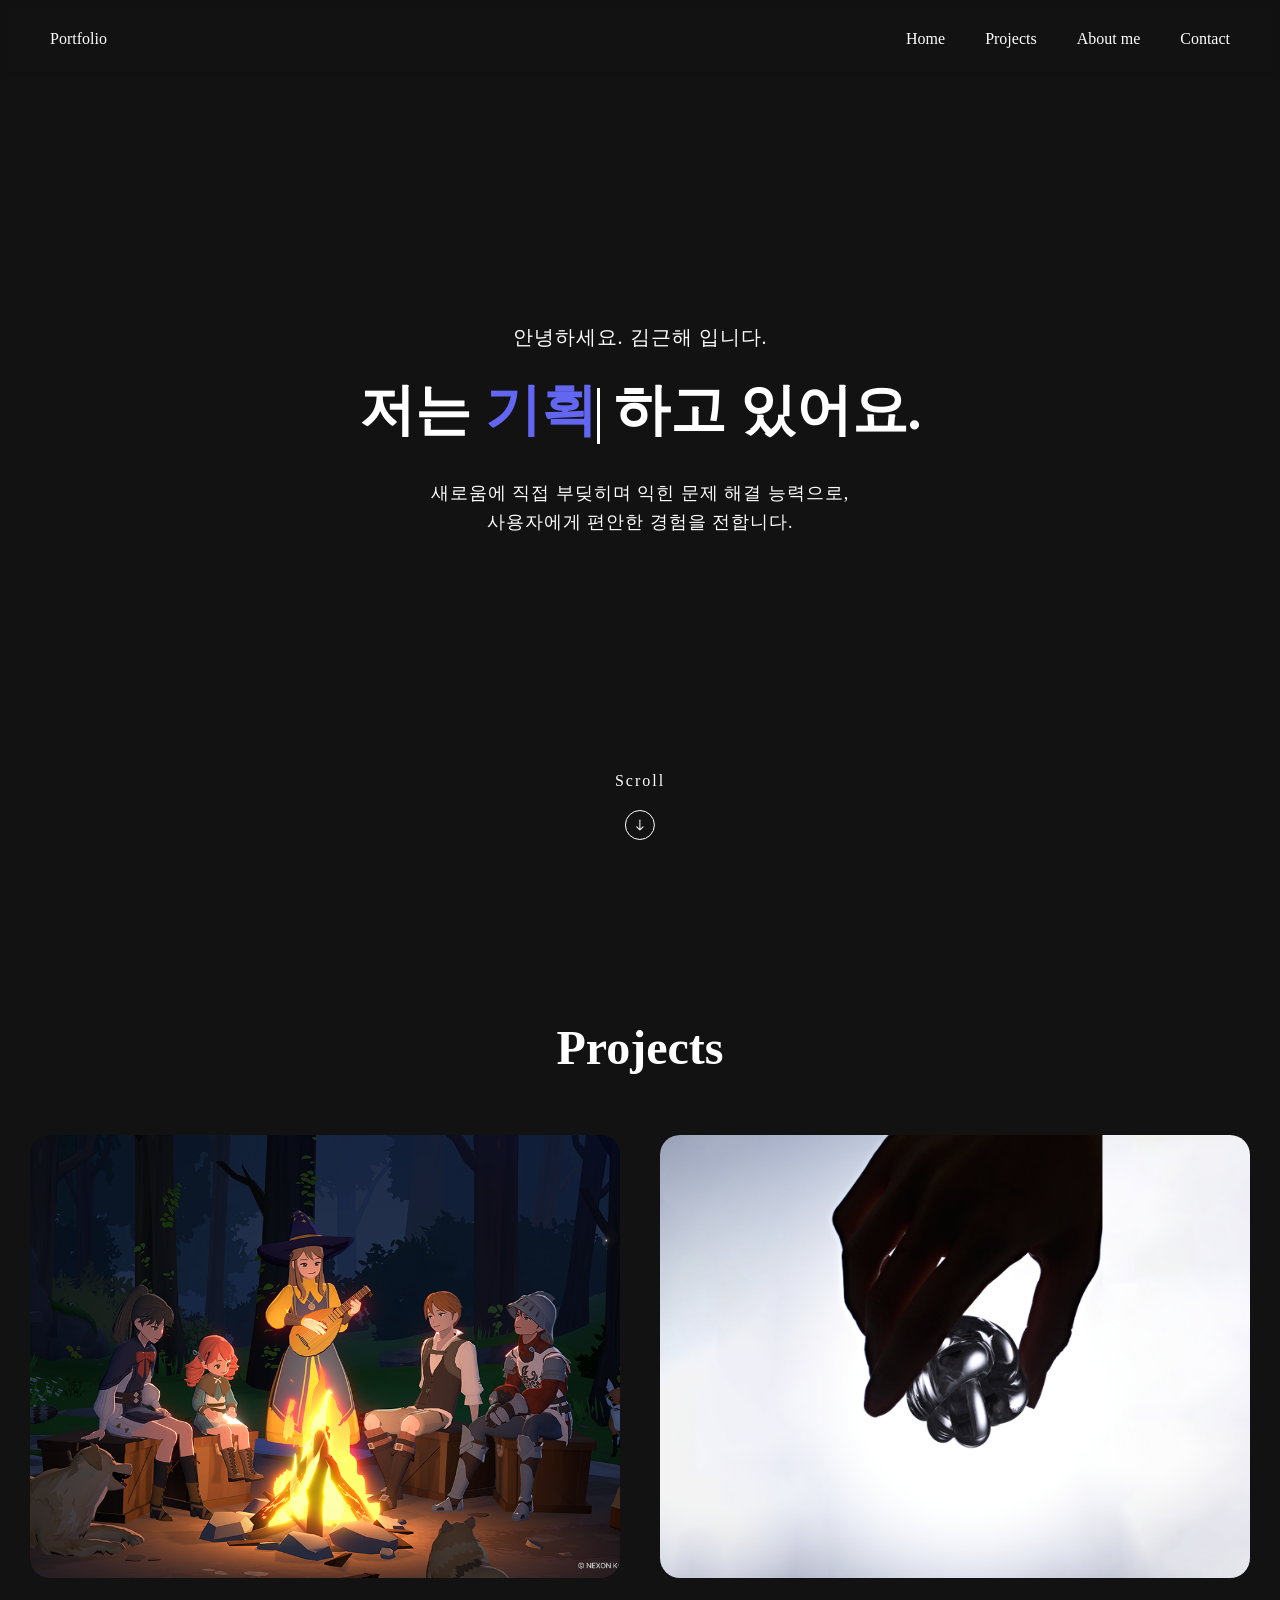
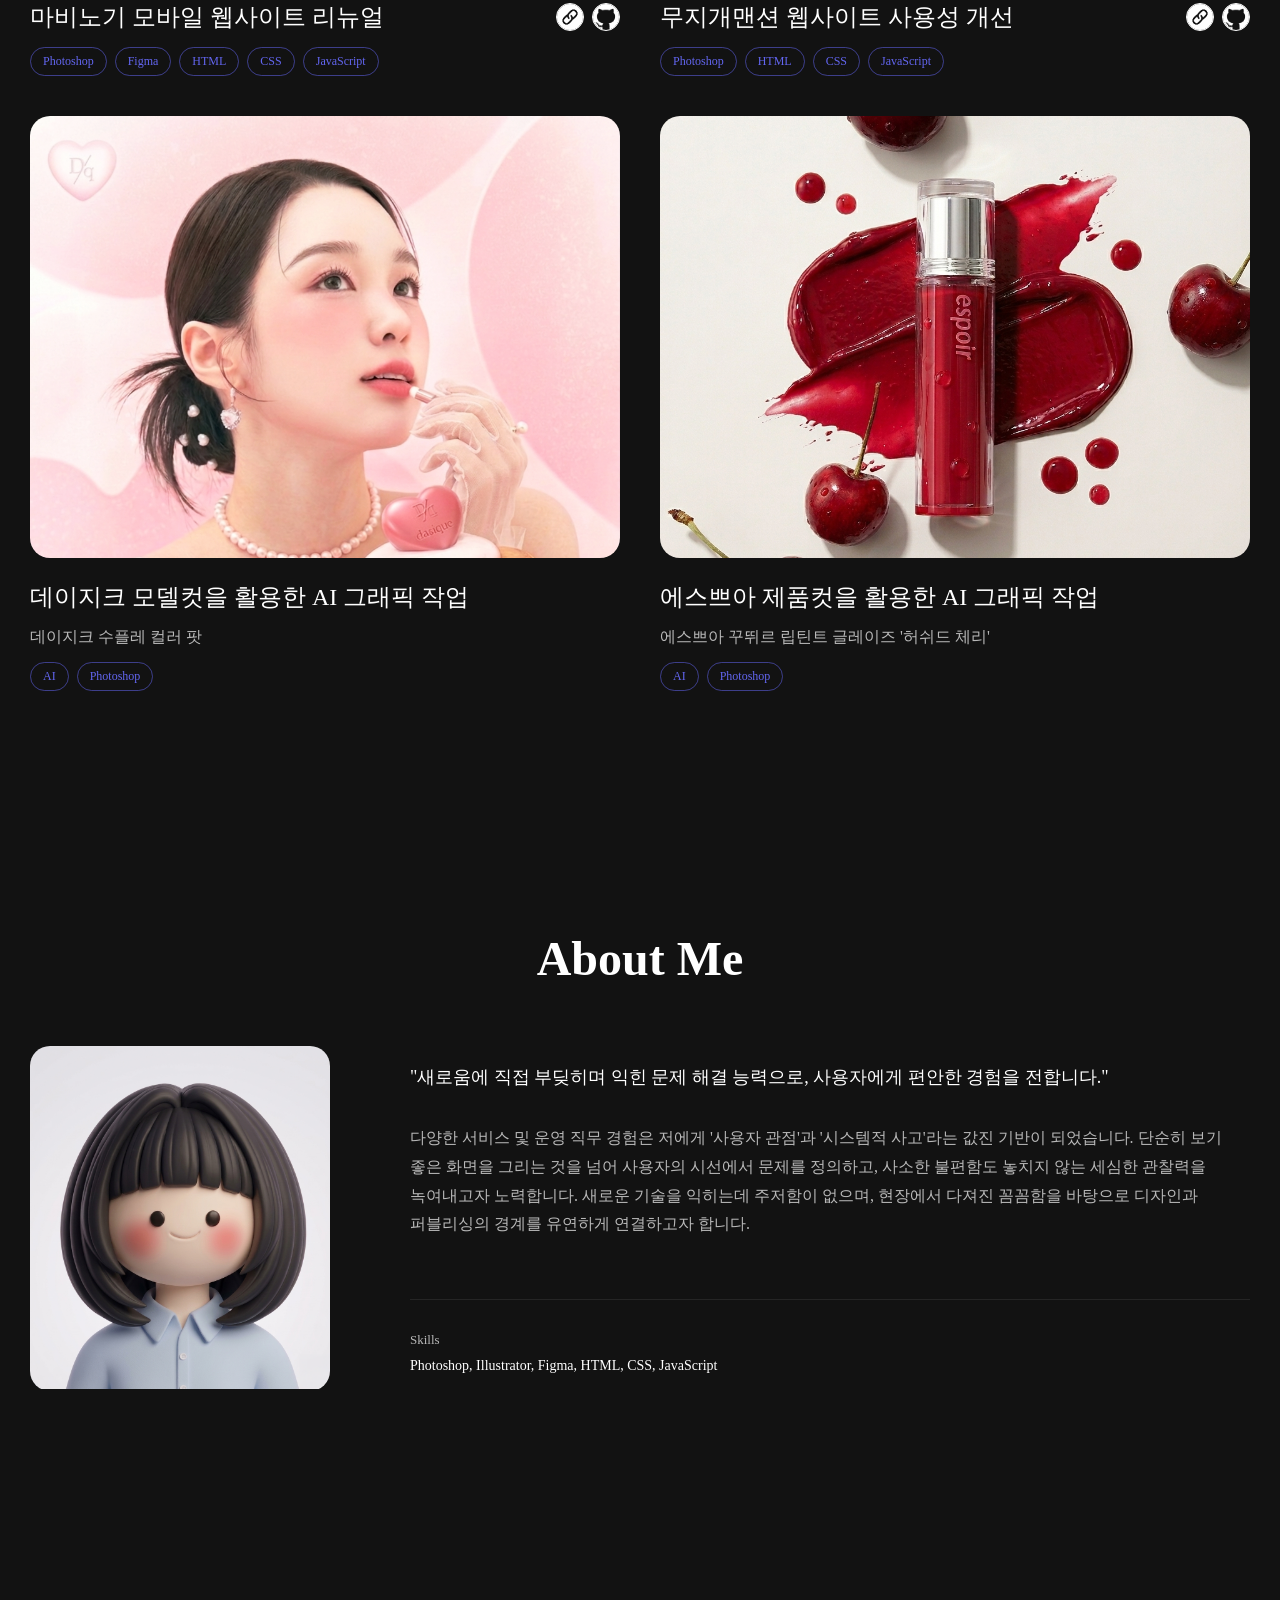
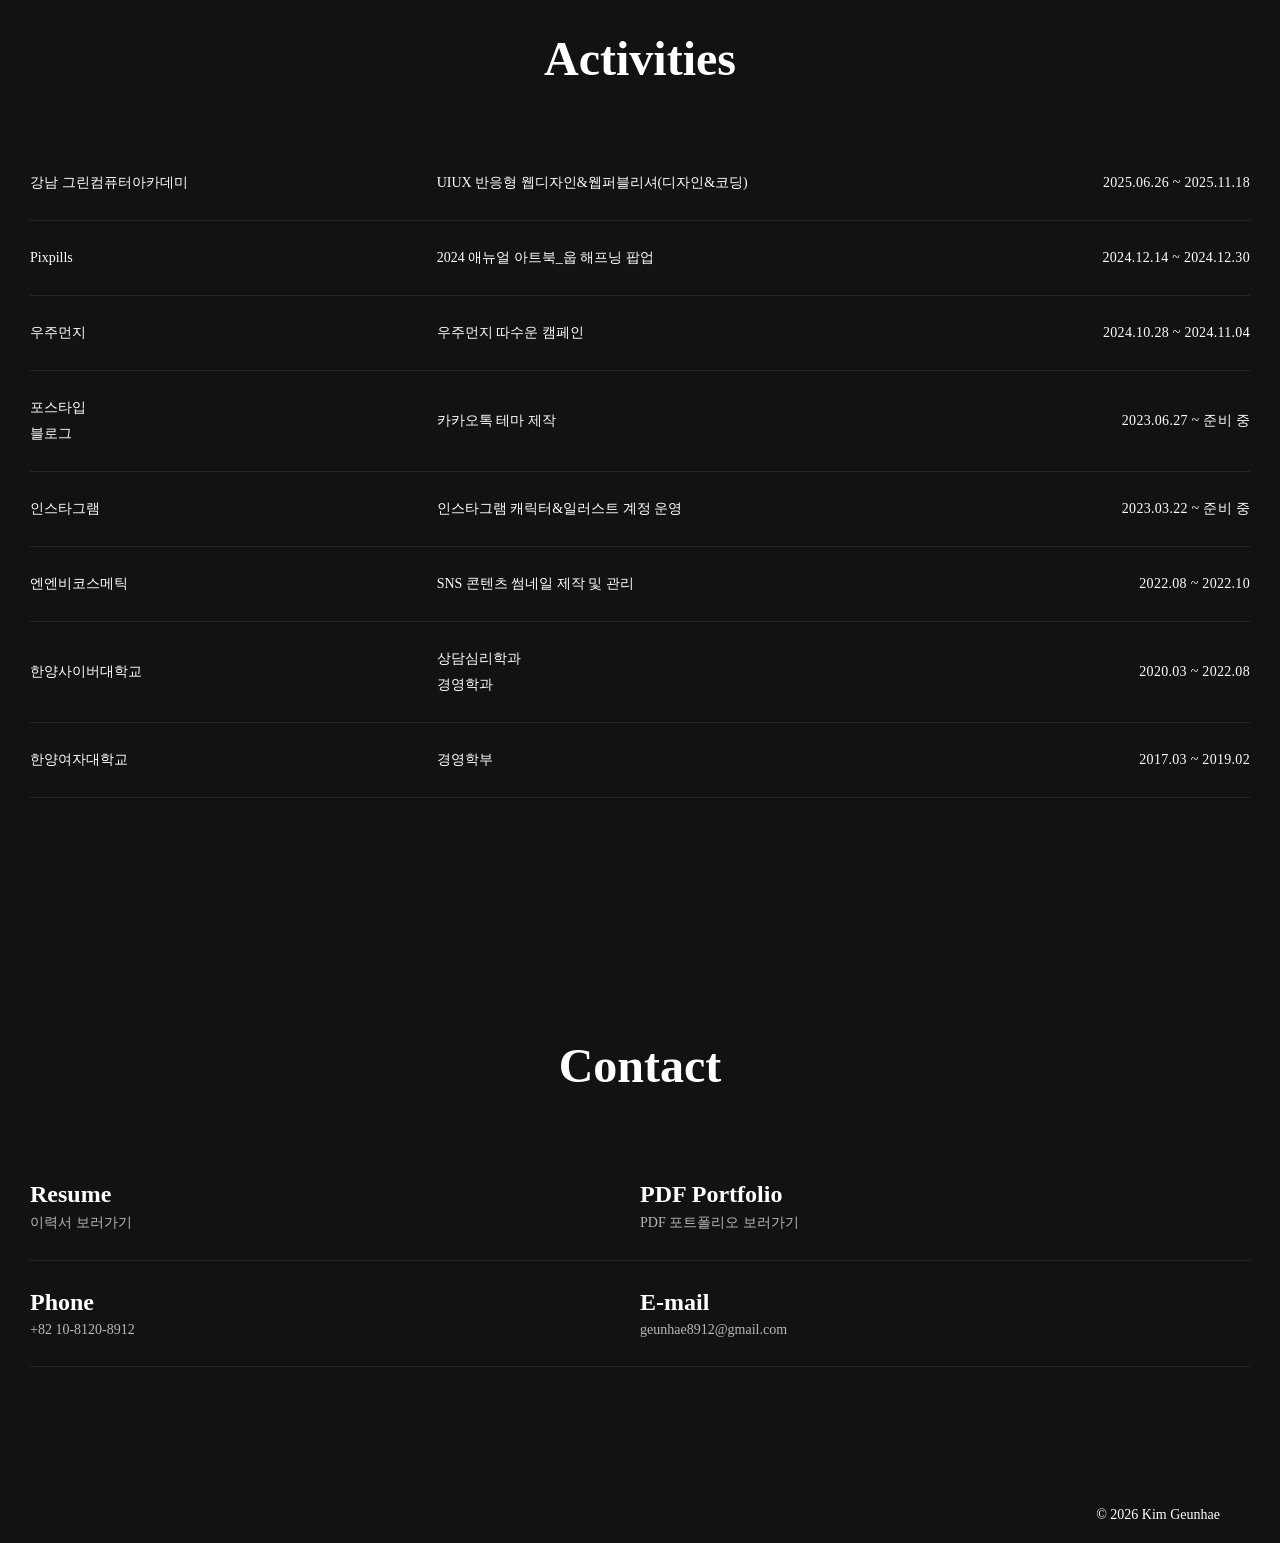
==== commit f49a99d8: "+" ====
--- a/index.html
+++ b/index.html
@@ -141,15 +141,35 @@
             <div
               class="project-image lightbox-trigger"
               data-img="image/dasique3.png"
-              data-title="데이지크 제품 연출컷 제작"
+              data-title="데이지크 모델컷을 활용한 AI 그래픽 작업"
               data-desc="데이지크 수플레 컬러 팟"
             >
-              <img src="image/dasique3.png" alt="데이지크 립 제품 연출컷" />
+              <img src="image/dasique3.png" alt="데이지크 모델컷을 활용한 AI 그래픽 작업" />
             </div>
             <div class="project-header">
-              <h3 class="project-title">데이지크 제품 연출컷 제작</h3>
+              <h3 class="project-title">데이지크 모델컷을 활용한 AI 그래픽 작업</h3>
             </div>
             <span class="project-desc">데이지크 수플레 컬러 팟</span>
+            <div class="project-tags">
+              <span class="tag">AI</span>
+              <span class="tag">Photoshop</span>
+            </div>
+          </div>
+
+          <!-- 프로젝트 4 -->
+          <div class="project-content">
+            <div
+              class="project-image lightbox-trigger"
+              data-img="image/espoir1.png"
+              data-title="에스쁘아 제품컷을 활용한 AI 그래픽 작업"
+              data-desc="에스쁘아 꾸뛰르 립틴트 글레이즈 '허쉬드 체리'"
+            >
+              <img src="image/espoir1.png" alt="에스쁘아 제품컷을 활용한 AI 그래픽 작업" />
+            </div>
+            <div class="project-header">
+              <h3 class="project-title">에스쁘아 제품컷을 활용한 AI 그래픽 작업</h3>
+            </div>
+            <span class="project-desc">에스쁘아 꾸뛰르 립틴트 글레이즈 '허쉬드 체리'</span>
             <div class="project-tags">
               <span class="tag">AI</span>
               <span class="tag">Photoshop</span>
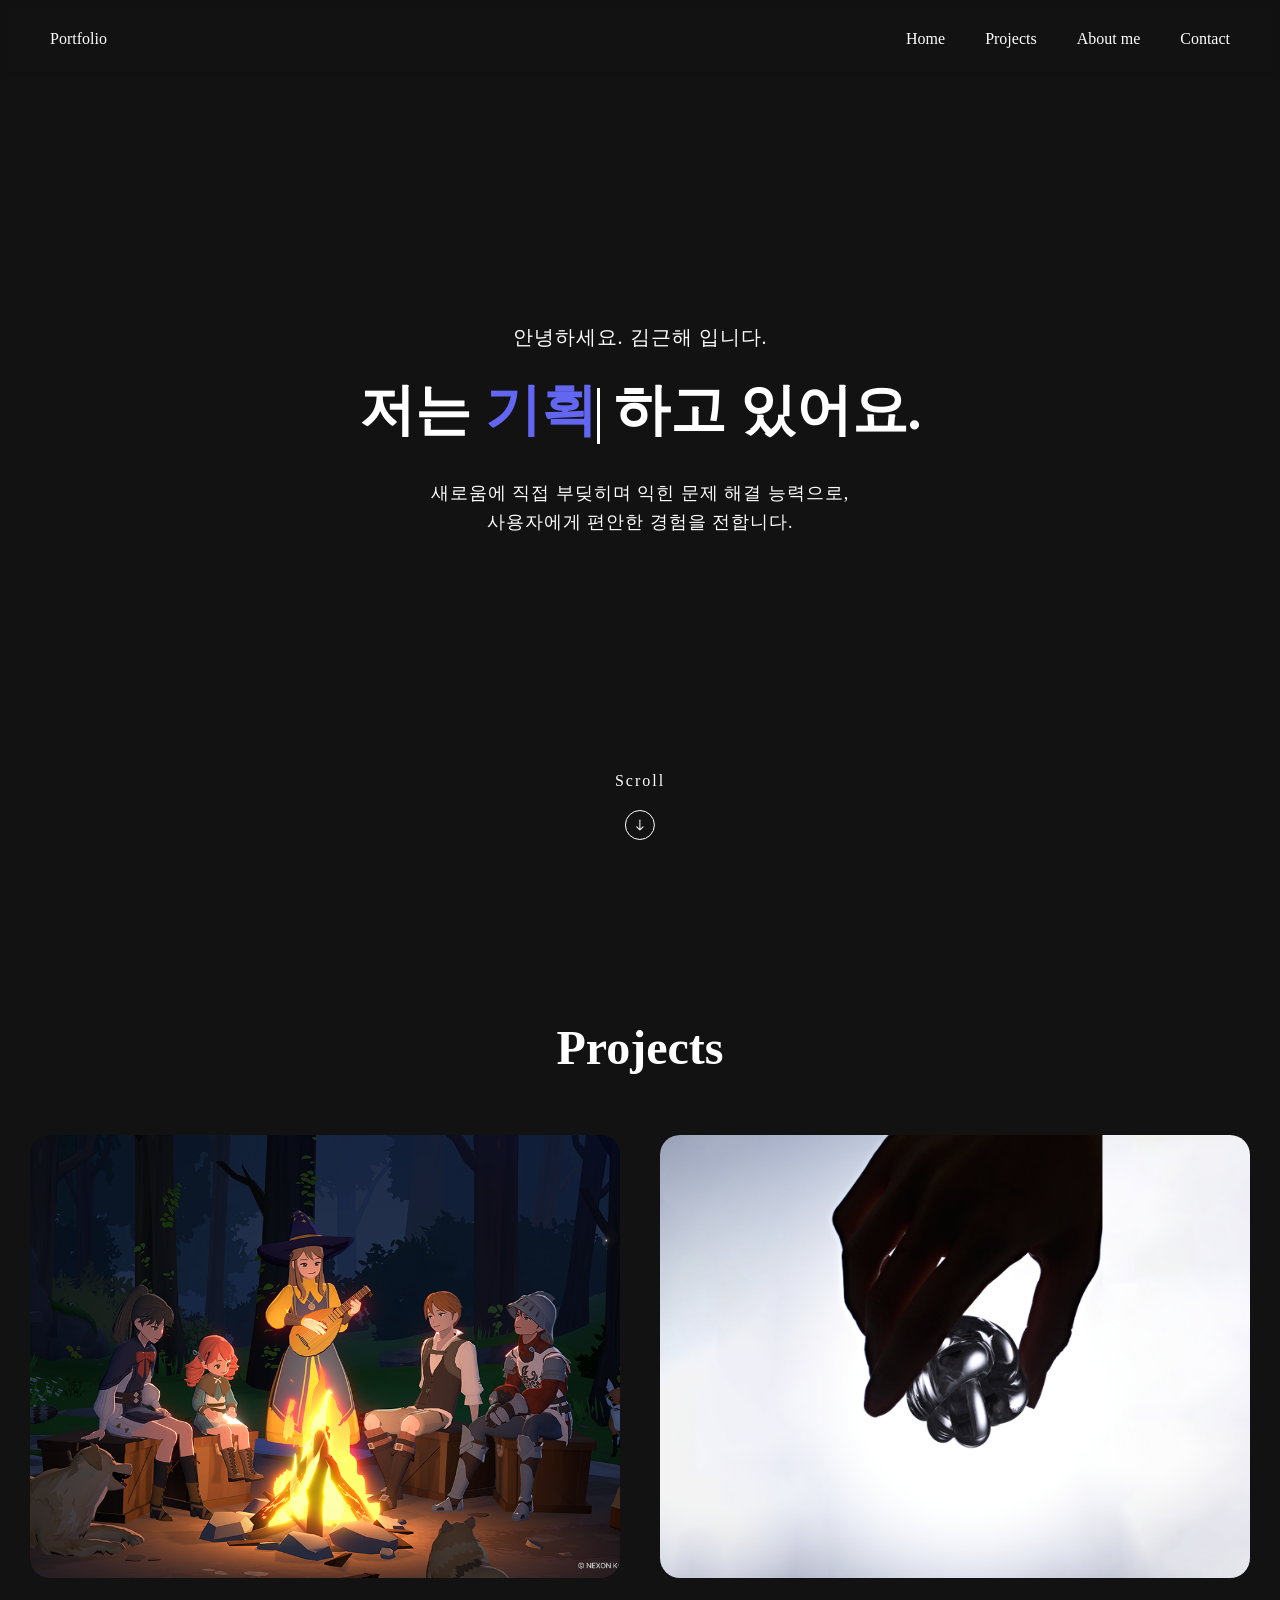
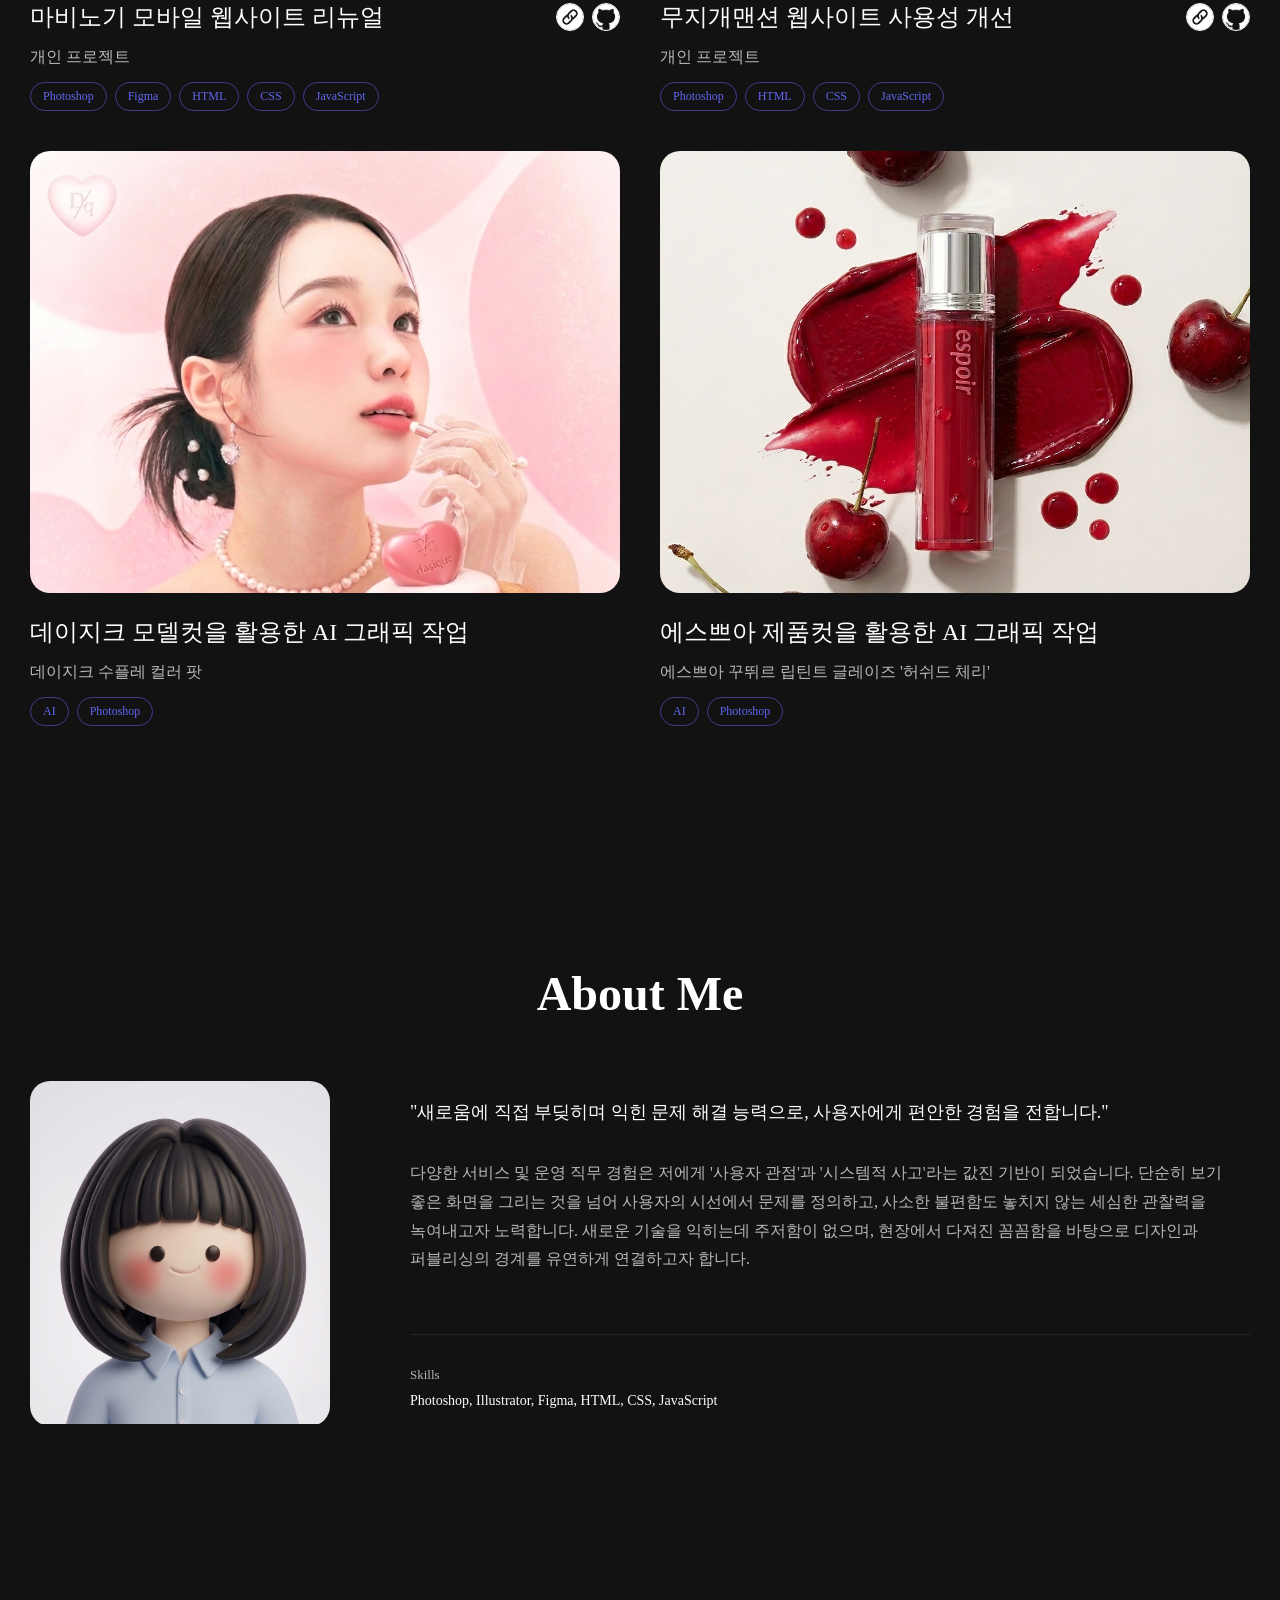
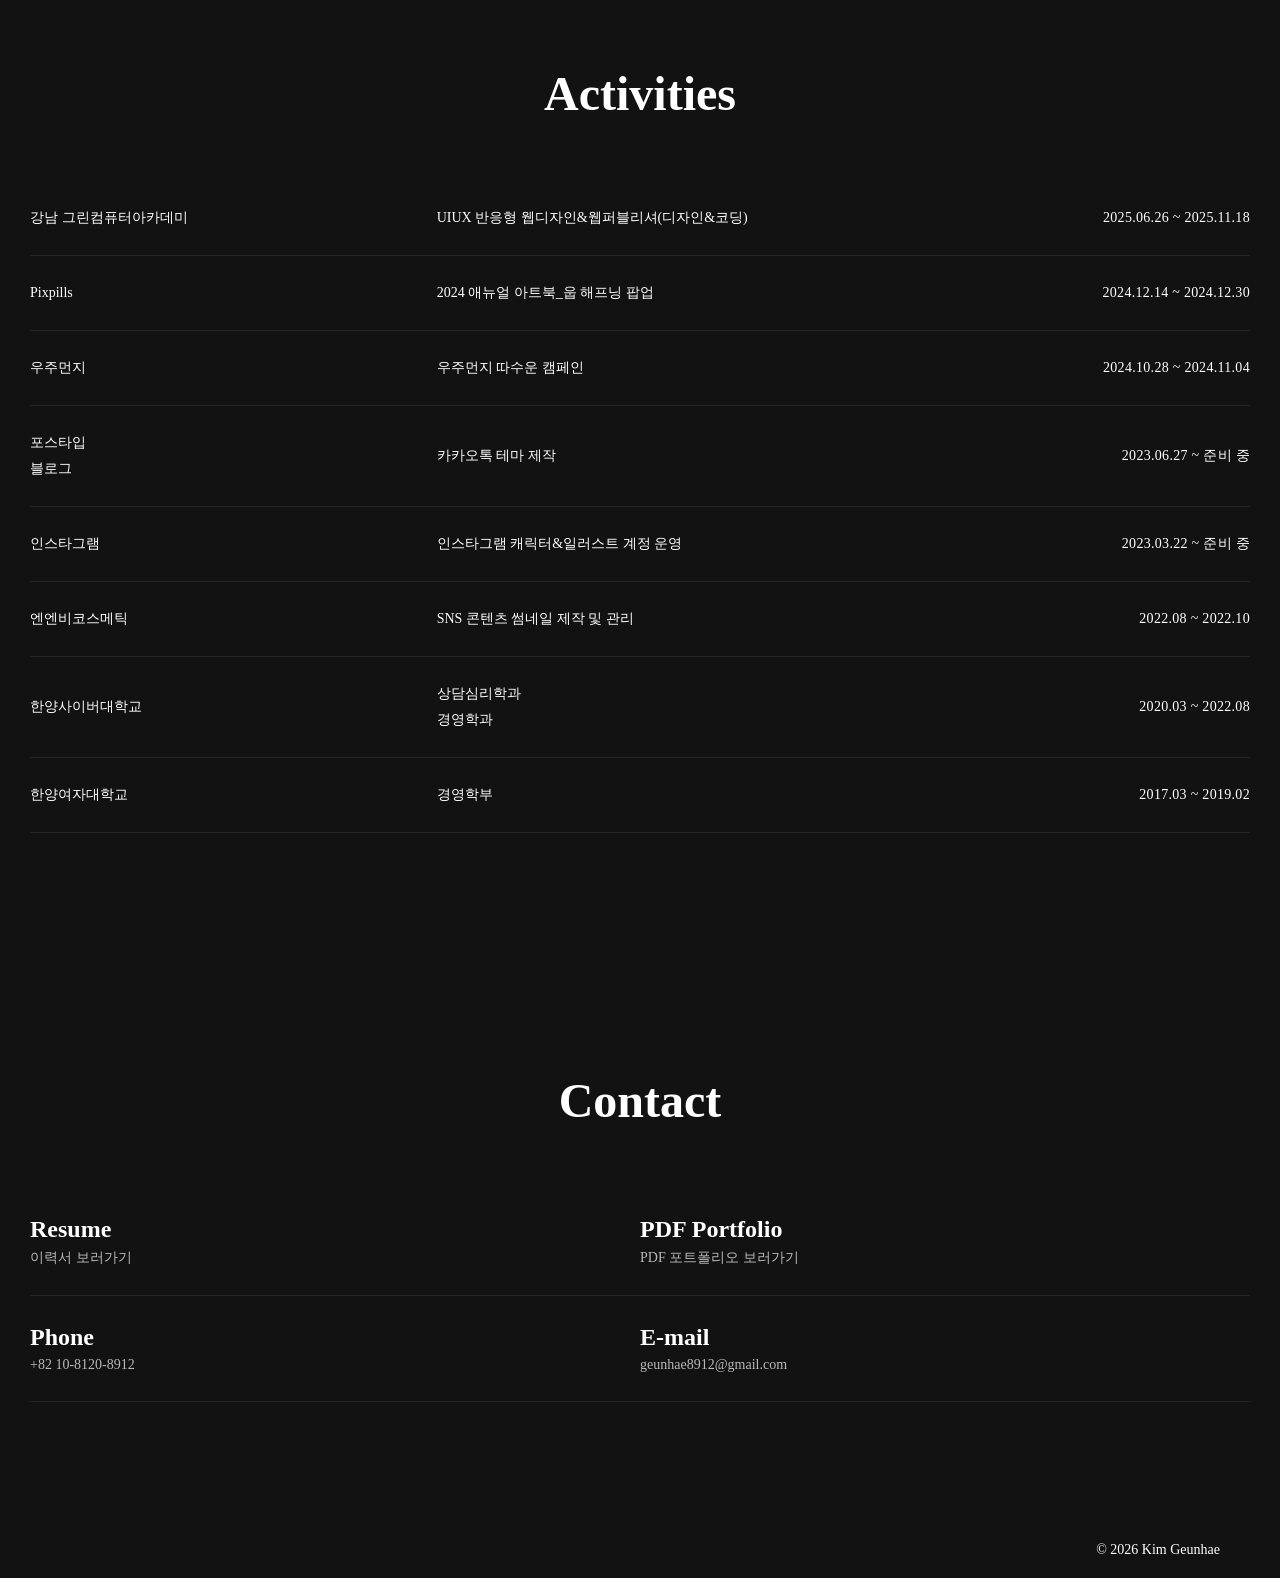
==== commit 07a44324: "Update index.html" ====
--- a/index.html
+++ b/index.html
@@ -91,6 +91,7 @@
                 </a>
               </div>
             </div>
+            <span class="project-desc">개인 프로젝트</span>
             <div class="project-tags">
               <span class="tag">Photoshop</span>
               <span class="tag">Figma</span>
@@ -128,6 +129,7 @@
                 </a>
               </div>
             </div>
+            <span class="project-desc">개인 프로젝트</span>
             <div class="project-tags">
               <span class="tag">Photoshop</span>
               <span class="tag">HTML</span>
@@ -144,10 +146,15 @@
               data-title="데이지크 모델컷을 활용한 AI 그래픽 작업"
               data-desc="데이지크 수플레 컬러 팟"
             >
-              <img src="image/dasique3.png" alt="데이지크 모델컷을 활용한 AI 그래픽 작업" />
+              <img
+                src="image/dasique3.png"
+                alt="데이지크 모델컷을 활용한 AI 그래픽 작업"
+              />
             </div>
             <div class="project-header">
-              <h3 class="project-title">데이지크 모델컷을 활용한 AI 그래픽 작업</h3>
+              <h3 class="project-title">
+                데이지크 모델컷을 활용한 AI 그래픽 작업
+              </h3>
             </div>
             <span class="project-desc">데이지크 수플레 컬러 팟</span>
             <div class="project-tags">
@@ -164,12 +171,19 @@
               data-title="에스쁘아 제품컷을 활용한 AI 그래픽 작업"
               data-desc="에스쁘아 꾸뛰르 립틴트 글레이즈 '허쉬드 체리'"
             >
-              <img src="image/espoir1.png" alt="에스쁘아 제품컷을 활용한 AI 그래픽 작업" />
+              <img
+                src="image/espoir1.png"
+                alt="에스쁘아 제품컷을 활용한 AI 그래픽 작업"
+              />
             </div>
             <div class="project-header">
-              <h3 class="project-title">에스쁘아 제품컷을 활용한 AI 그래픽 작업</h3>
-            </div>
-            <span class="project-desc">에스쁘아 꾸뛰르 립틴트 글레이즈 '허쉬드 체리'</span>
+              <h3 class="project-title">
+                에스쁘아 제품컷을 활용한 AI 그래픽 작업
+              </h3>
+            </div>
+            <span class="project-desc"
+              >에스쁘아 꾸뛰르 립틴트 글레이즈 '허쉬드 체리'</span
+            >
             <div class="project-tags">
               <span class="tag">AI</span>
               <span class="tag">Photoshop</span>
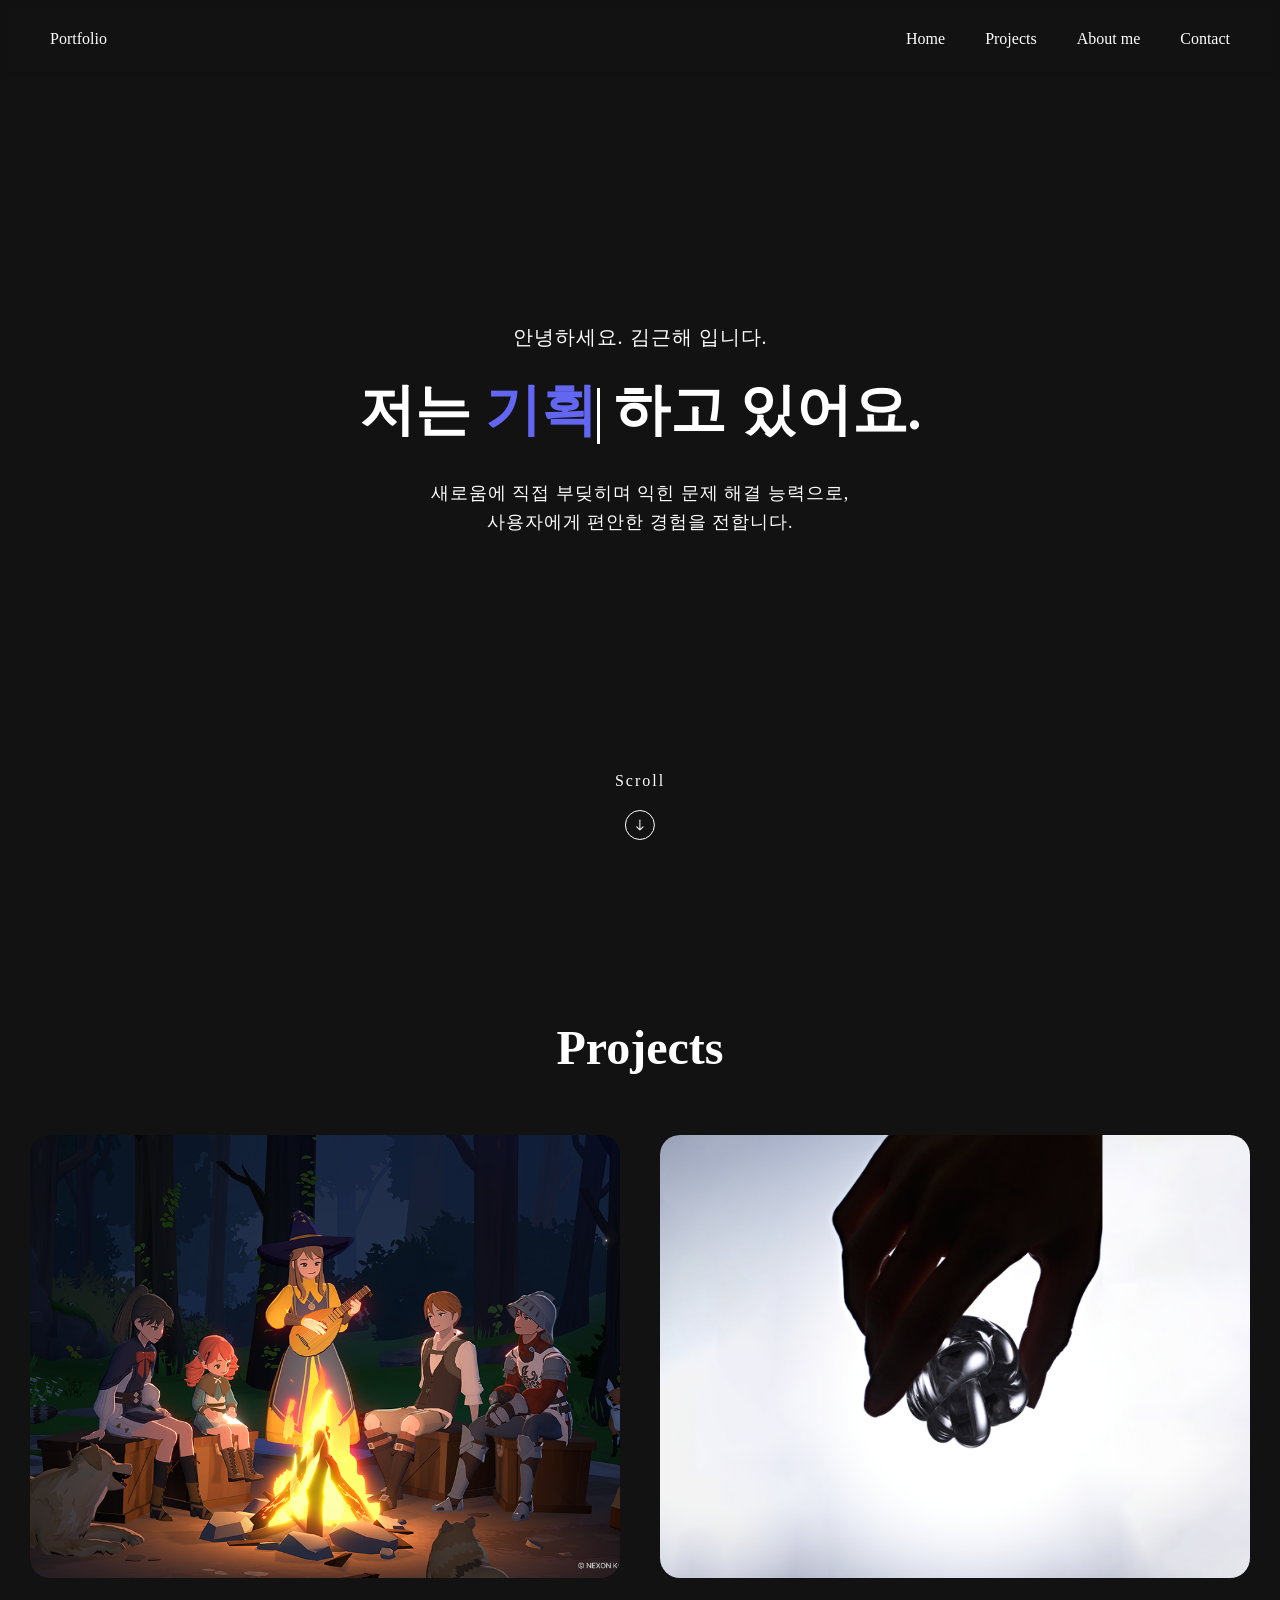
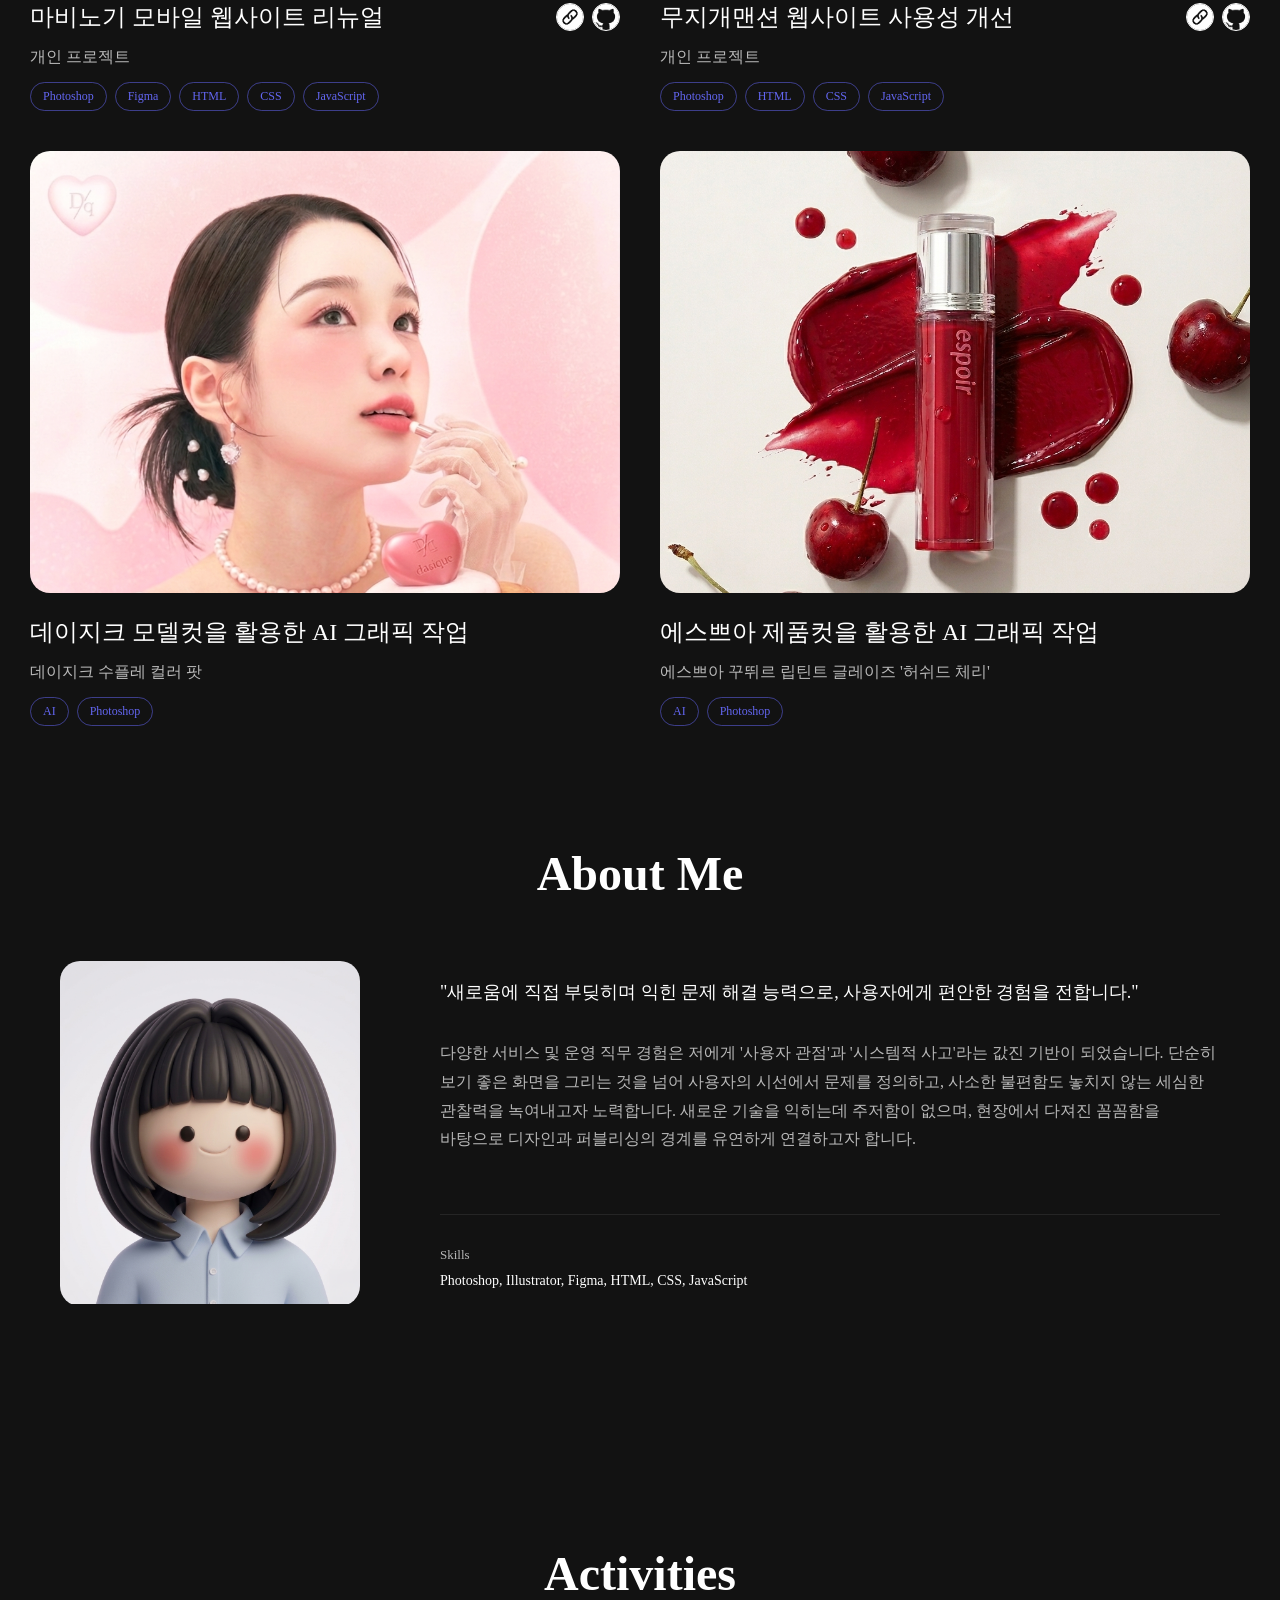
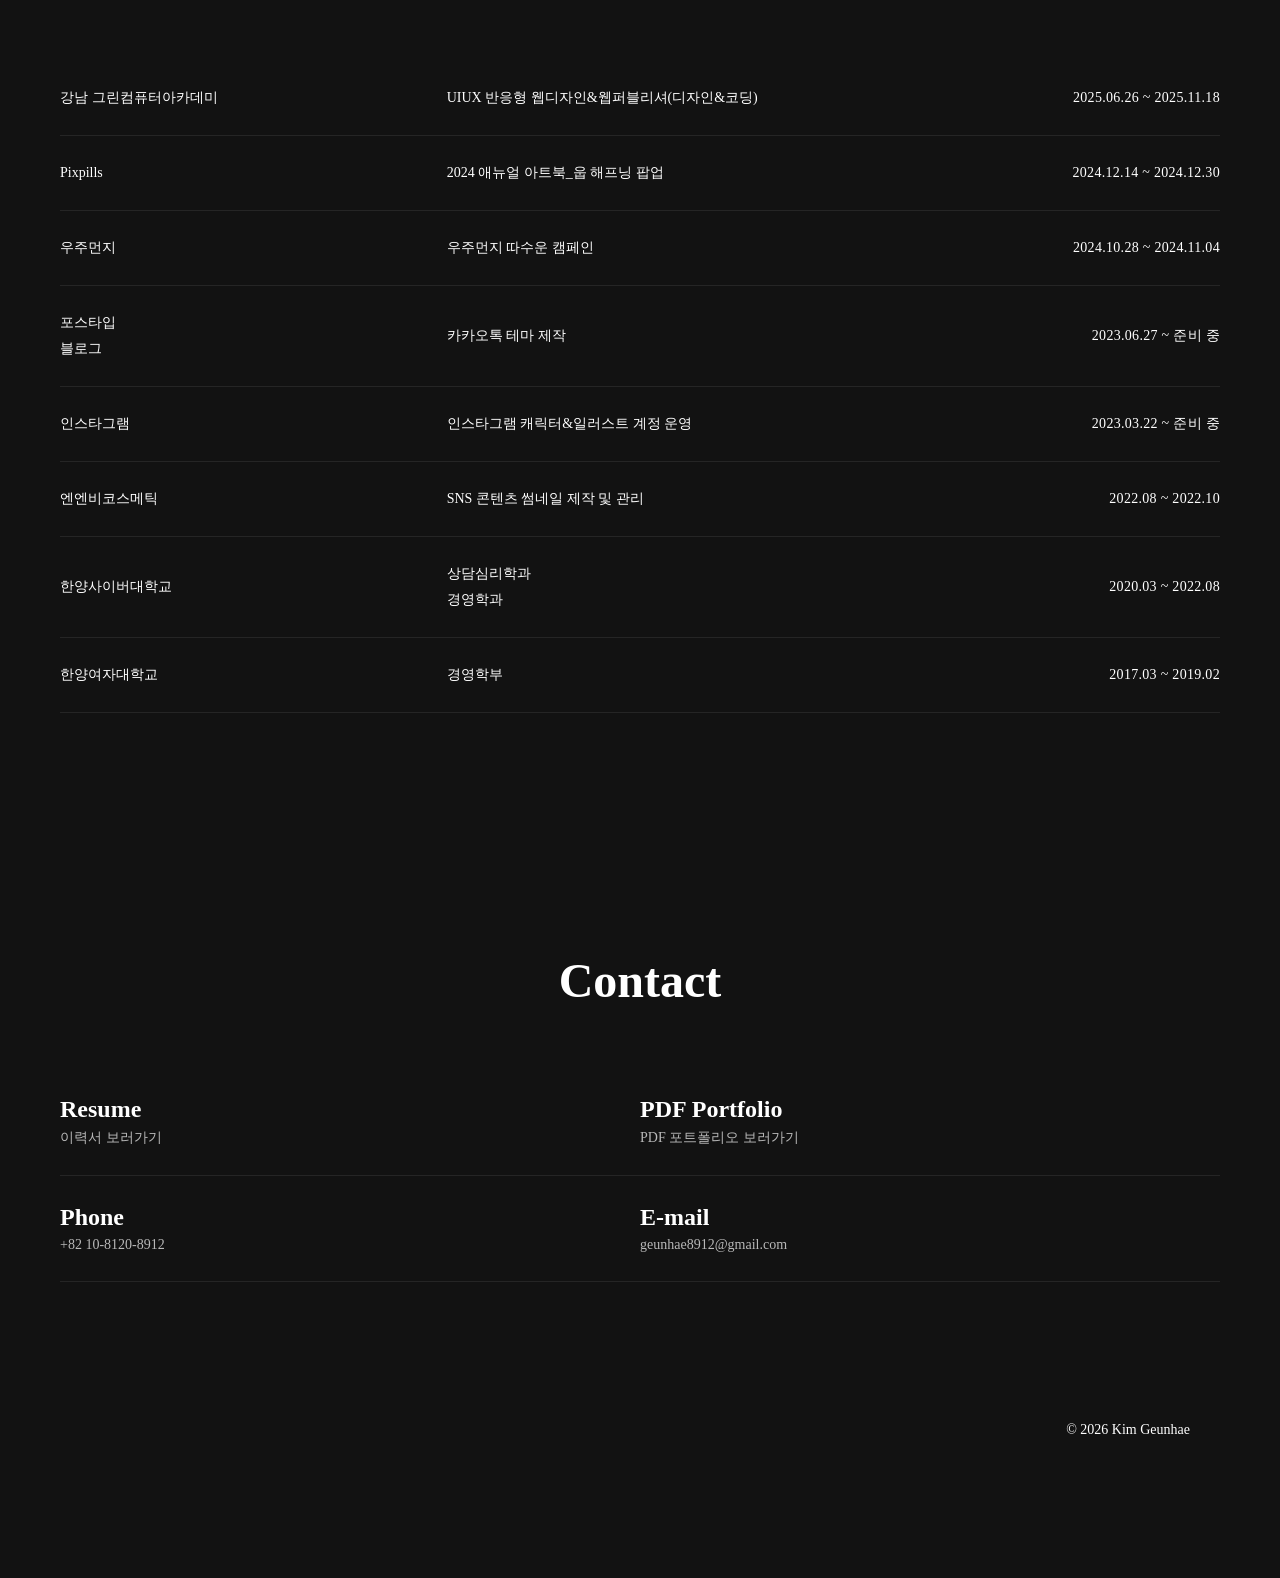
==== commit 88f86348: "프로젝트더보기버튼" ====
--- a/index.html
+++ b/index.html
@@ -138,7 +138,7 @@
             </div>
           </div>
 
-          <!-- 프로젝트 3 -->
+          <!-- 프로젝트 3 
           <div class="project-content">
             <div
               class="project-image lightbox-trigger"
@@ -148,6 +148,34 @@
             >
               <img
                 src="image/dasique3.png"
+                alt="#"
+              />
+            </div>
+            <div class="project-header">
+              <h3 class="project-title">
+                웹사이트 UXUI 유지보수 및 기능 개선
+              </h3>
+            </div>
+            <span class="project-desc">프로젝트</span>
+            <div class="project-tags">
+              <span class="tag">Cafe24</span>
+              <span class="tag">Figma</span>
+              <span class="tag">Photoshop</span>
+              <span class="tag">HTML</span>
+              <span class="tag">CSS</span>
+            </div>
+          </div> -->
+
+          <!-- 프로젝트 4 -->
+          <div class="project-content">
+            <div
+              class="project-image lightbox-trigger"
+              data-img="image/dasique3.png"
+              data-title="데이지크 모델컷을 활용한 AI 그래픽 작업"
+              data-desc="데이지크 수플레 컬러 팟"
+            >
+              <img
+                src="image/dasique3.png"
                 alt="데이지크 모델컷을 활용한 AI 그래픽 작업"
               />
             </div>
@@ -163,7 +191,7 @@
             </div>
           </div>
 
-          <!-- 프로젝트 4 -->
+          <!-- 프로젝트 5 -->
           <div class="project-content">
             <div
               class="project-image lightbox-trigger"
@@ -190,8 +218,16 @@
             </div>
           </div>
         </div>
-      </div>
-    </section>
+
+        <!-- 더보기
+        <div class="projects-more reveal">
+          <span>More</span>
+          <a href="projects.html" class="more-btn" aria-label="전체 프로젝트 보기">
+            <span class="more-icon">+</span>
+          </a>
+        </div>
+      </div>
+    </section> -->
 
     <!-- 프로젝트 모달 -->
     <div class="lightbox-overlay" id="lightbox">
--- a/css/main.css
+++ b/css/main.css
@@ -326,6 +326,39 @@
   font-weight: 500;
 }
 
+/* 더보기
+.projects-more {
+  display: flex;
+  flex-direction: column;
+  align-items: center;
+  margin-top: 80px;
+}
+
+.projects-more span {
+  display: block;
+  font-size: 16px;
+  margin-bottom: 20px;
+  letter-spacing: 2px;
+}
+
+.more-btn {
+  width: 30px;
+  height: 30px;
+  border: 1px solid #fff;
+  border-radius: 50%;
+  display: flex;
+  align-items: center;
+  justify-content: center;
+  text-decoration: none;
+  transition: all 0.3s;
+}
+
+.more-icon {
+  font-size: 18px;
+  line-height: 1;
+  color: #fff;
+}  */
+
 /************************************* 프로젝트 모달 *************************************/
 .lightbox-trigger {
   cursor: pointer;
@@ -441,7 +474,7 @@
   flex-direction: column;
   gap: 10px;
   padding-top: 32px;
-  border-top: 1px solid rgba(255, 255, 255, 0.08);
+  border-top: 1px solid rgba(255, 255, 255, 0.078);
 }
 
 .skills-label {
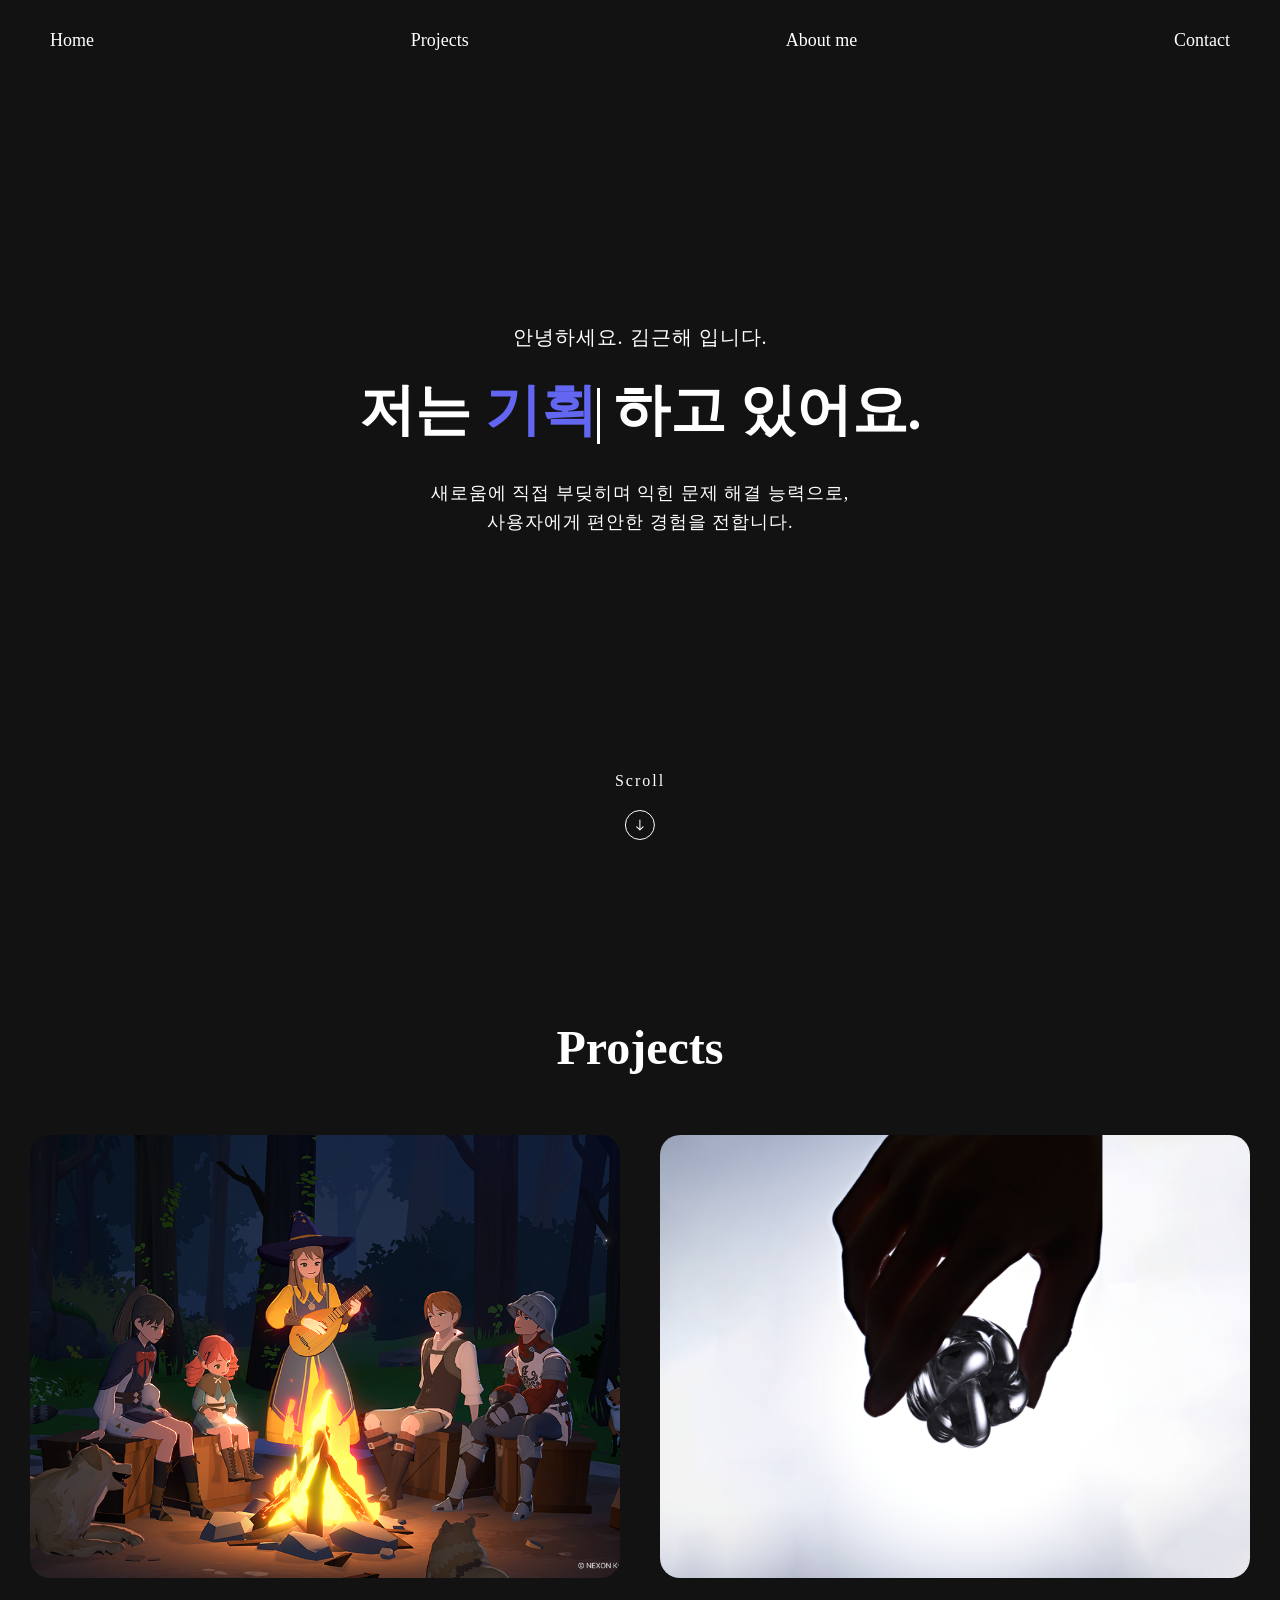
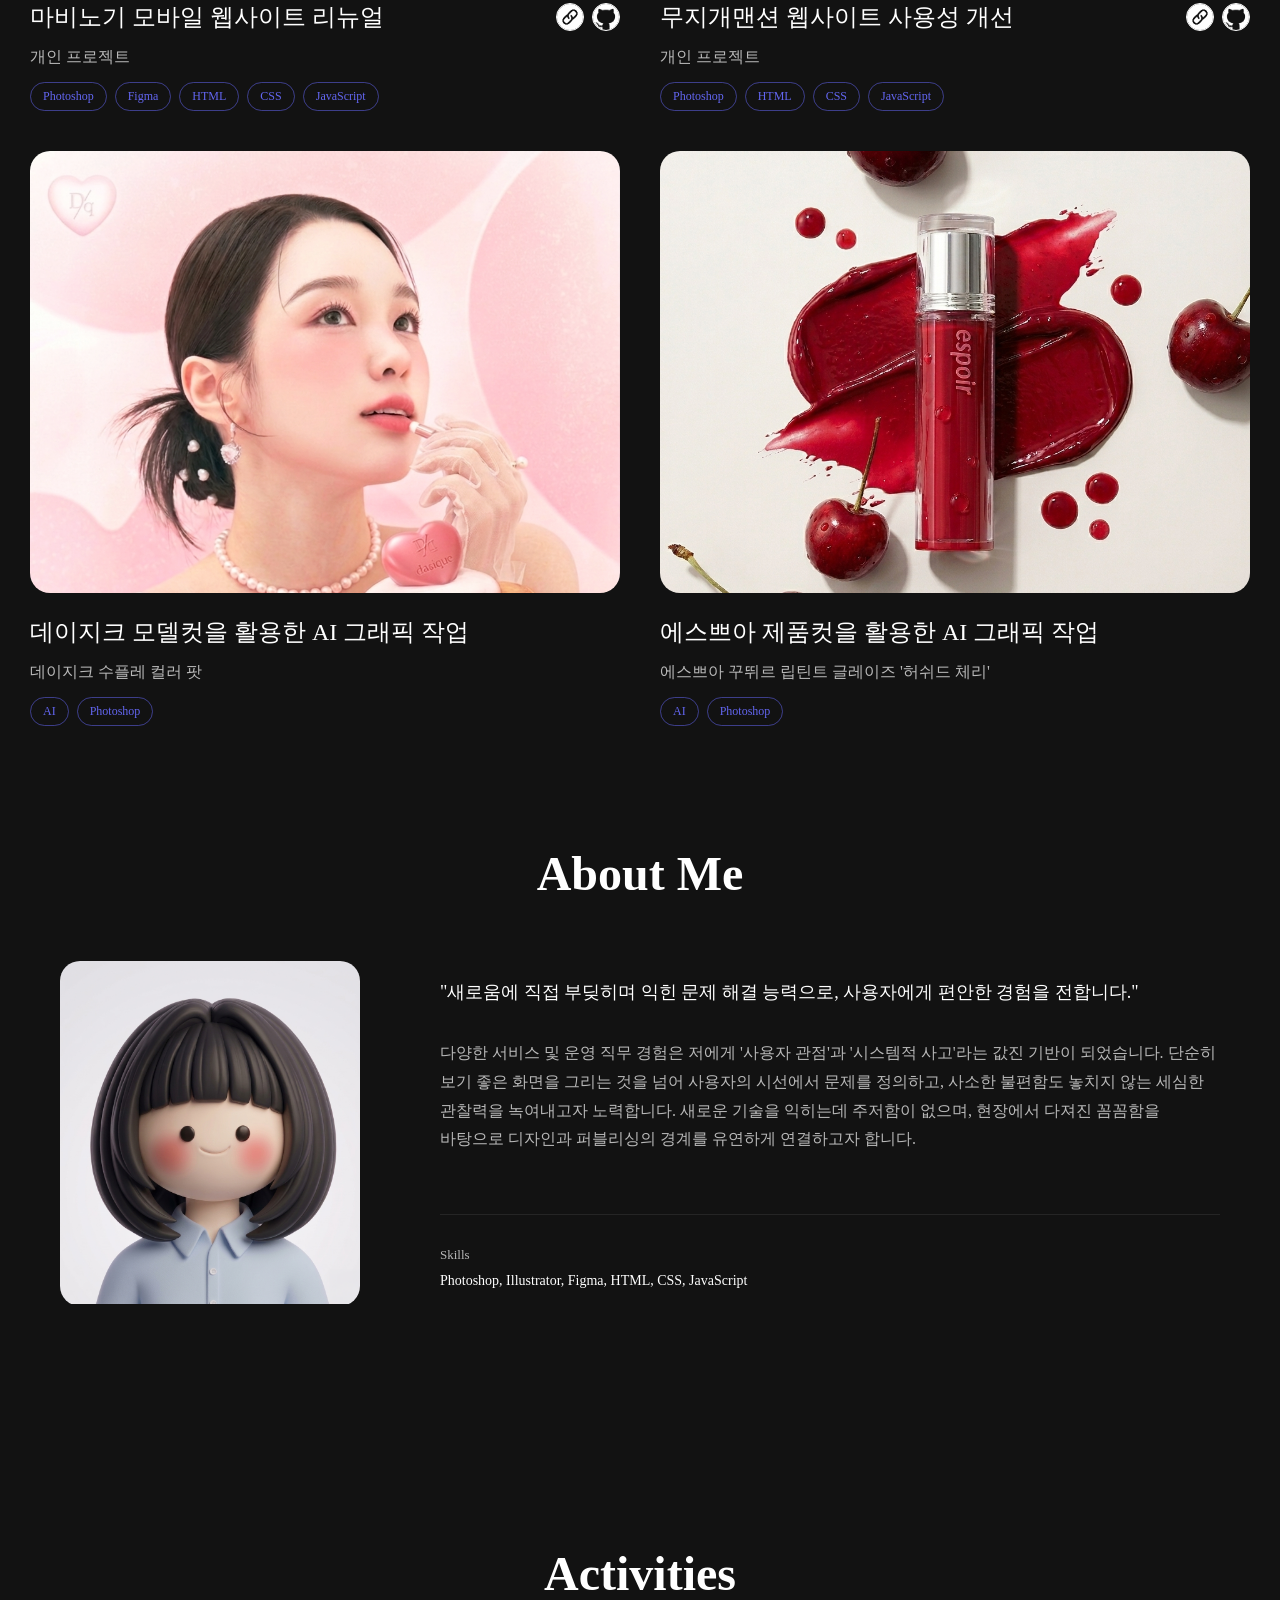
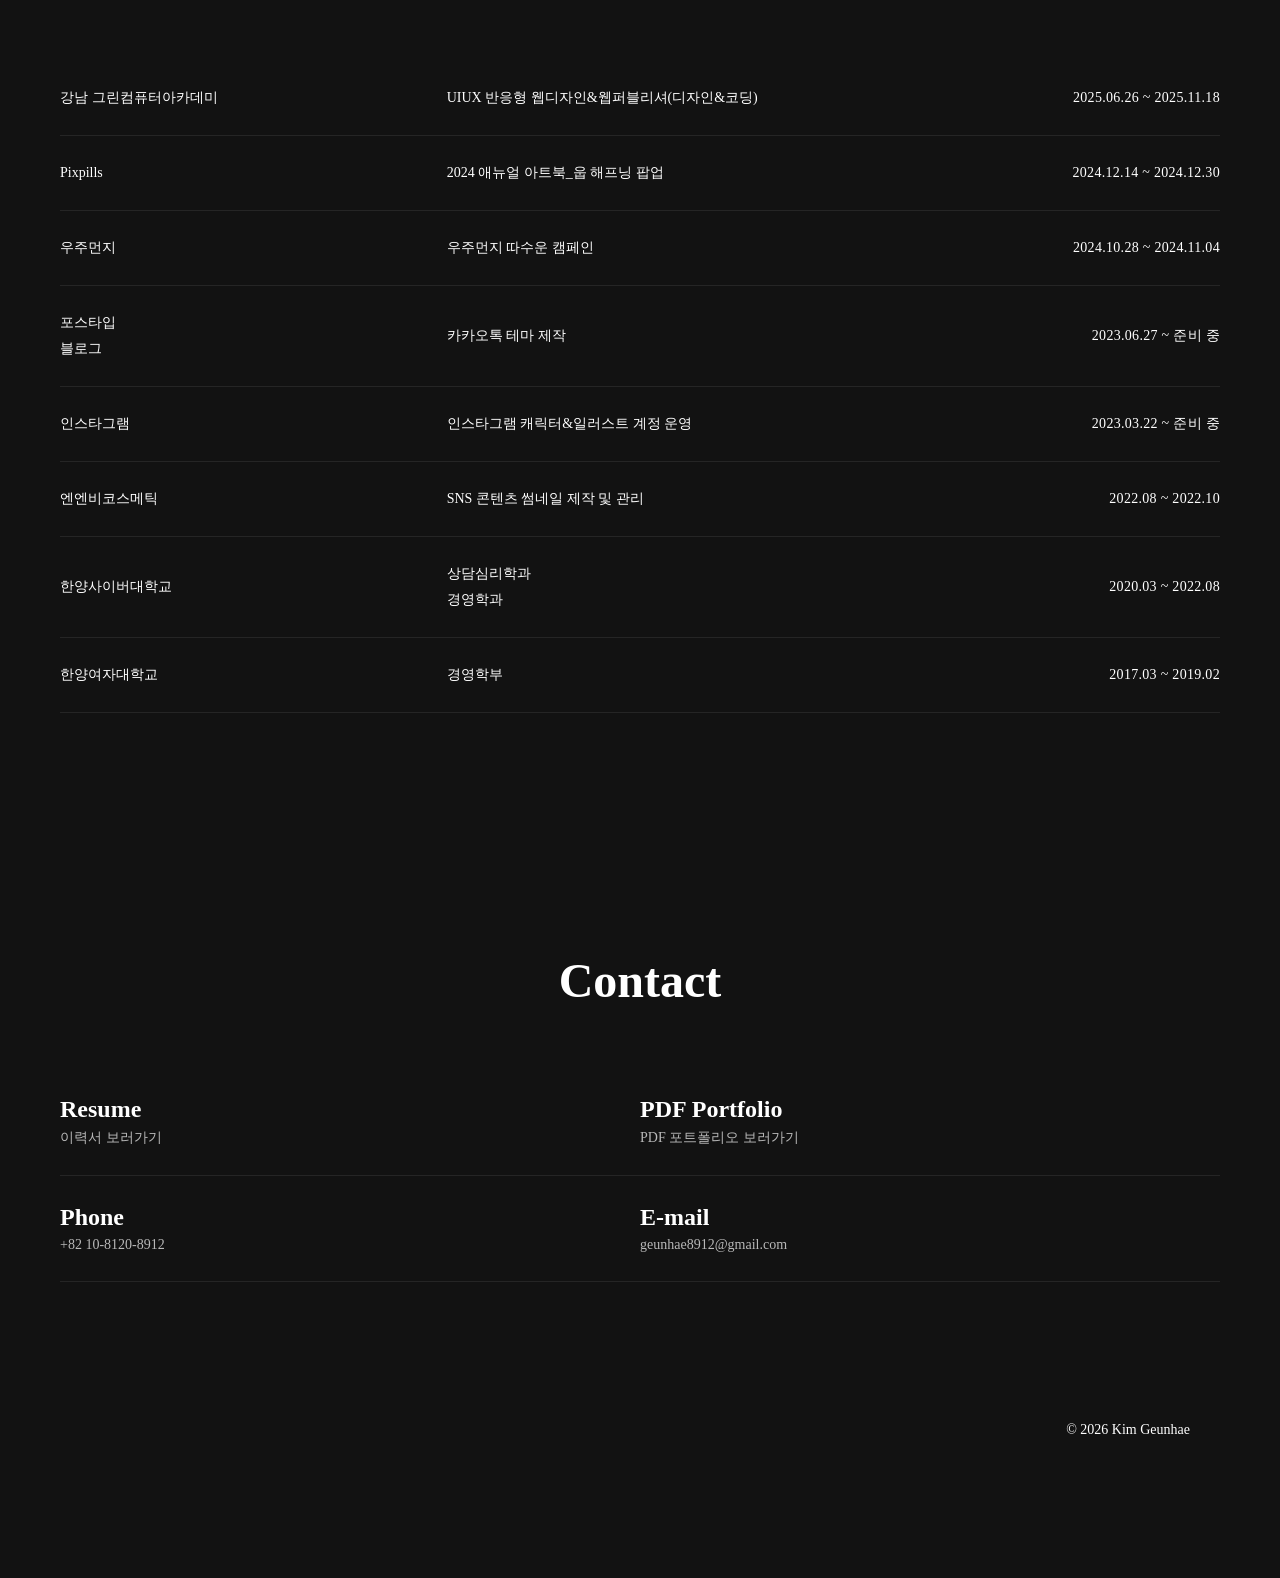
==== commit 55735be0: "+" ====
--- a/index.html
+++ b/index.html
@@ -21,9 +21,6 @@
   <body>
     <!-- 상단 -->
     <header>
-      <div class="side">
-        <span>Portfolio</span>
-      </div>
       <nav>
         <ul class="nav-links">
           <li><a href="#intro">Home</a></li>
@@ -222,7 +219,7 @@
         <!-- 더보기
         <div class="projects-more reveal">
           <span>More</span>
-          <a href="projects.html" class="more-btn" aria-label="전체 프로젝트 보기">
+          <a href="#" class="more-btn" aria-label="전체 프로젝트 보기">
             <span class="more-icon">+</span>
           </a>
         </div>
--- a/css/main.css
+++ b/css/main.css
@@ -38,6 +38,10 @@
   color: #fff;
 }
 
+a {
+  text-decoration: none;
+}
+
 /************************************* 상단 *************************************/
 header {
   position: fixed;
@@ -45,20 +49,20 @@
   top: 0;
   right: 0;
   display: flex;
-  justify-content: space-between;
+  justify-content: center;
   align-items: center;
   padding: 30px 50px;
   z-index: 1000;
   backdrop-filter: blur(4px);
 }
 
-/* portfolio */
-.side span {
-  font-size: 16px;
+nav {
+  width: 100%;
 }
 
 nav .nav-links {
   display: flex;
+  justify-content: space-between;
   list-style: none;
   gap: 40px;
 }
@@ -66,8 +70,7 @@
 nav .nav-links a {
   position: relative;
   color: #fff;
-  font-size: 16px;
-  text-decoration: none;
+  font-size: 18px;
 }
 
 /************************************* 인트로 *************************************/
@@ -163,7 +166,6 @@
   font-size: 16px;
   color: #6366f1;
   transition: all 0.3s;
-  text-decoration: none;
   backdrop-filter: blur(10px);
   border: 1px solid rgba(99, 102, 241, 0.2);
 }
@@ -349,7 +351,6 @@
   display: flex;
   align-items: center;
   justify-content: center;
-  text-decoration: none;
   transition: all 0.3s;
 }
 
@@ -546,7 +547,6 @@
   color: #ffffff;
   border-bottom: 1px solid rgba(255, 255, 255, 0.08);
   padding: 28px 0;
-  text-decoration: none;
 }
 
 .contact-title {
